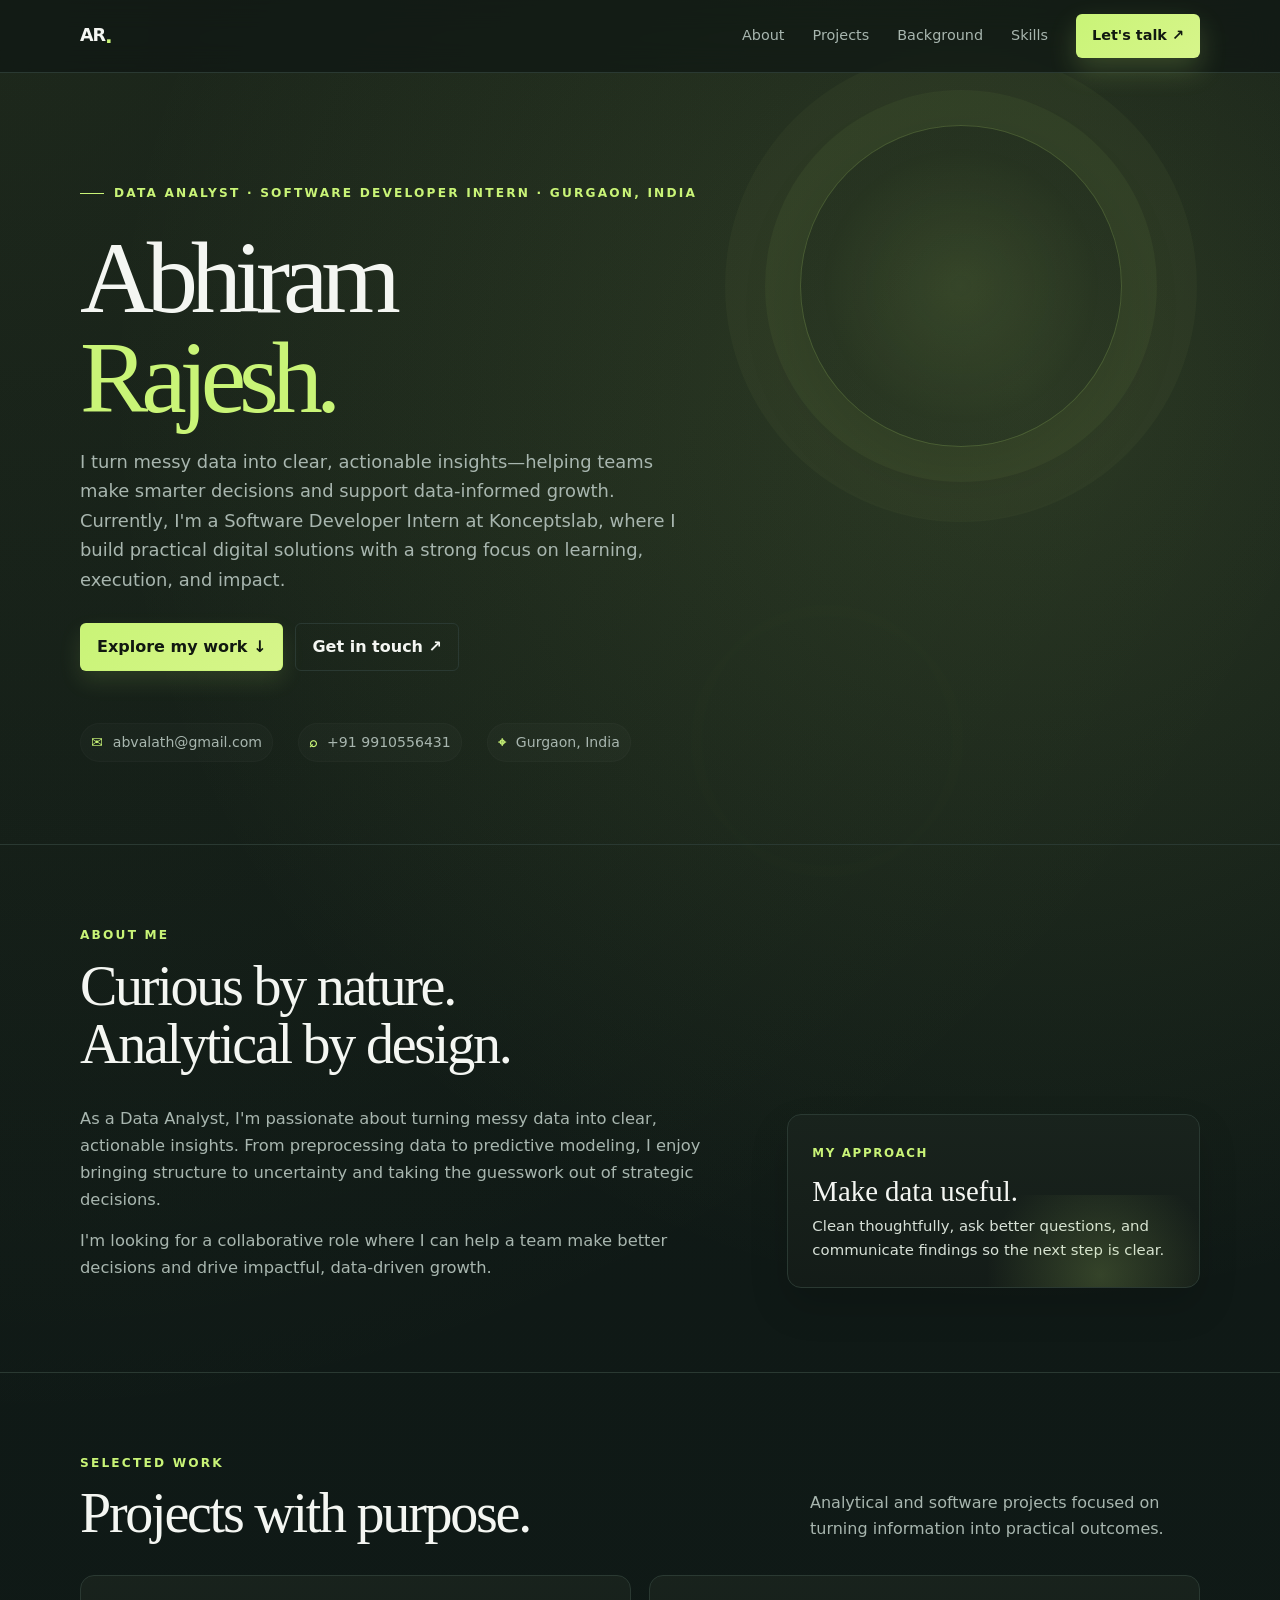
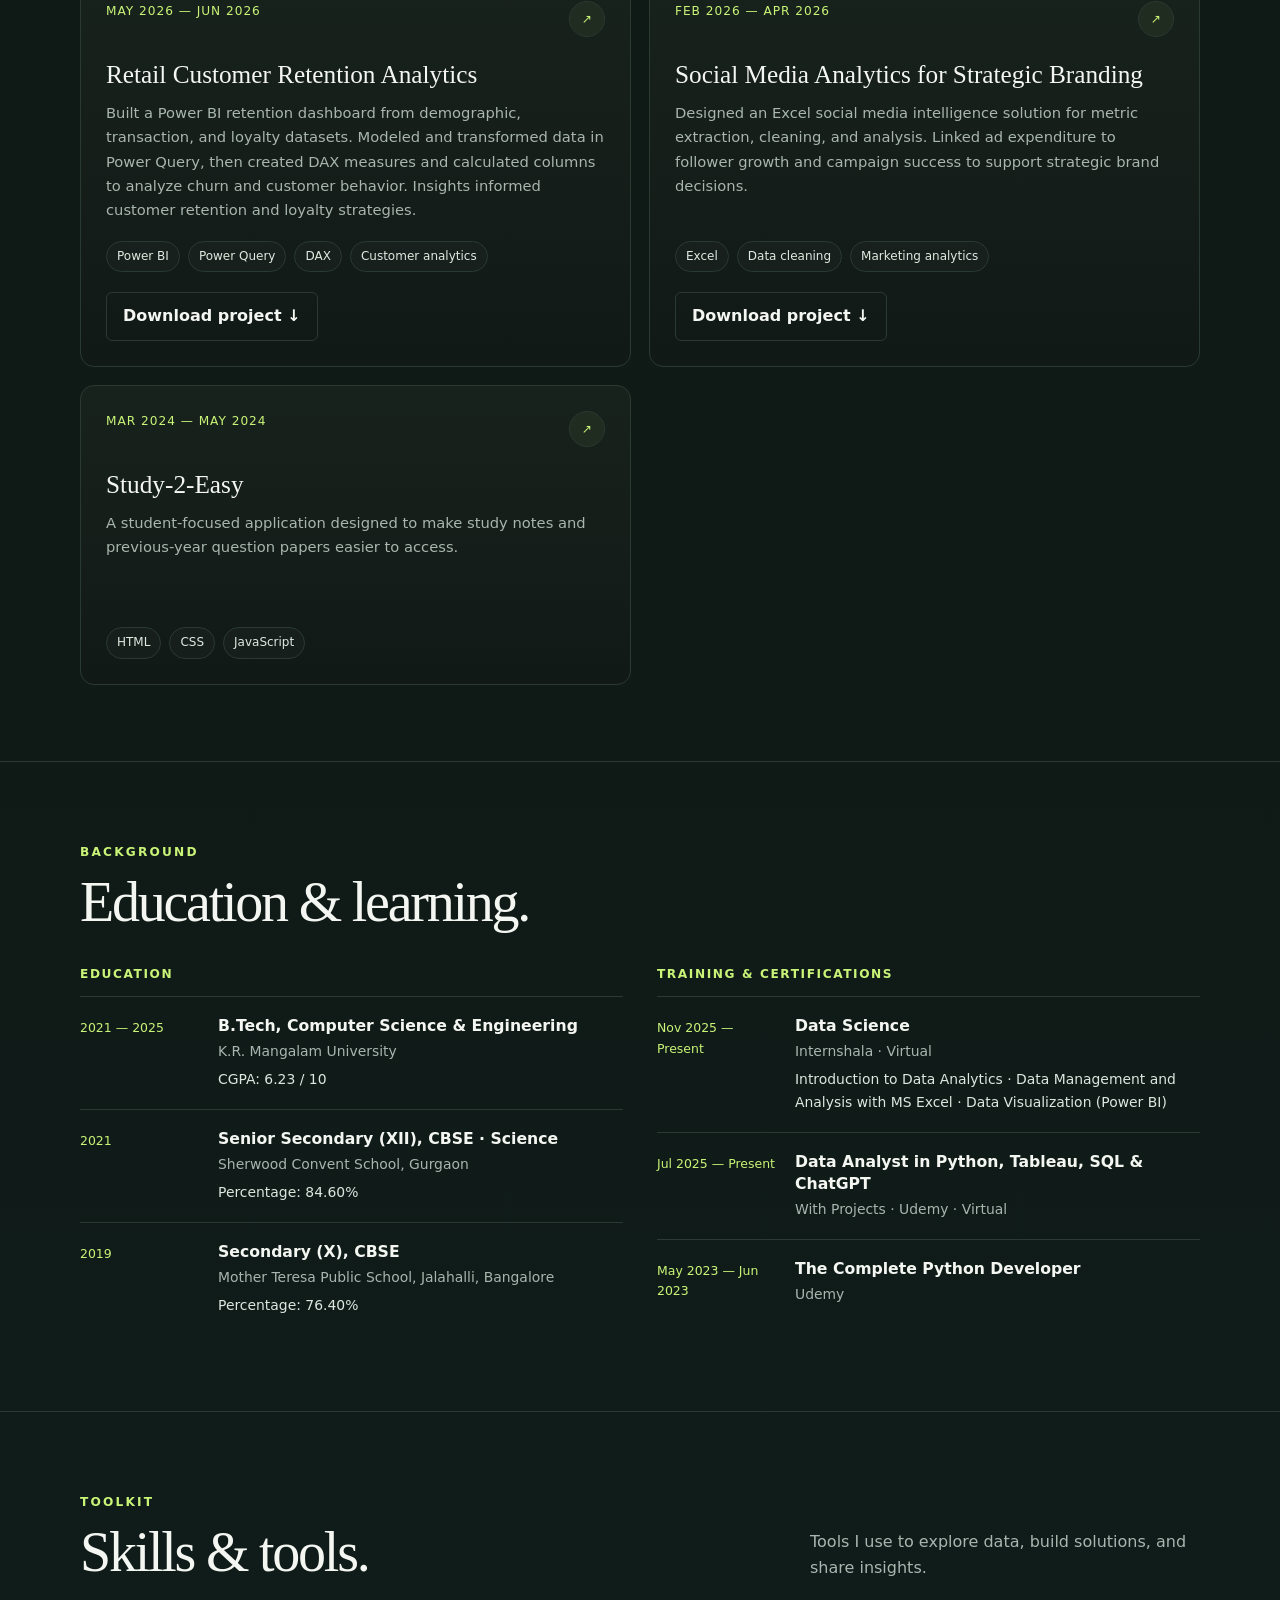
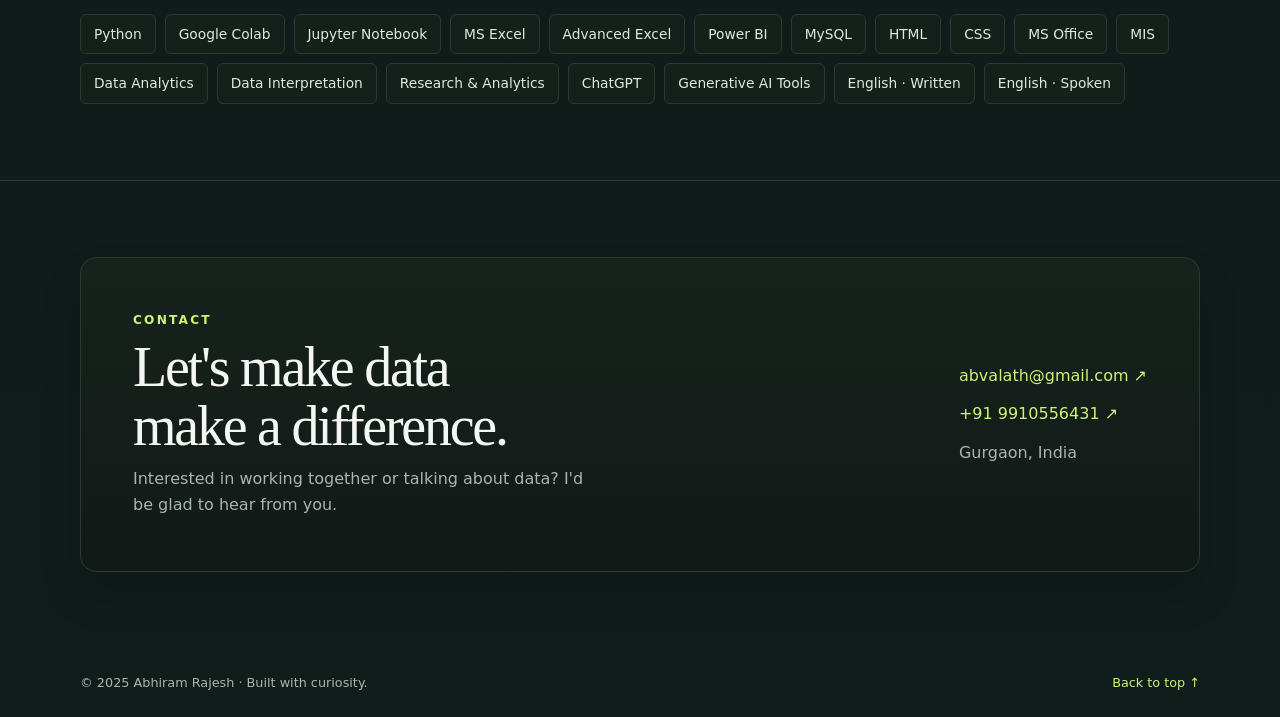
==== index.html @ f5e7c00b "Initial commit" ====
<!DOCTYPE html>
<html lang="en">
<head>
    <meta charset="UTF-8">
    <meta name="viewport" content="width=device-width, initial-scale=1.0">
    <meta name="theme-color" content="#0f1714">
    <meta
        name="description"
        content="Abhiram Rajesh — Data Analyst turning complex data into clear, actionable insights."
    >
    <link rel="stylesheet" href="style.css">
    <script src="script.js" defer></script>
    <title>Abhiram Rajesh | Data Analyst</title>
</head>
<body>
    <header class="bar">
        <nav class="wrap" aria-label="Main navigation">
            <a class="logo" href="#top" aria-label="Go to top">AR<span>.</span></a>
            <button class="menu" type="button" aria-label="Open navigation" aria-expanded="false" aria-controls="site-navigation">☰</button>
            <div class="links" id="site-navigation">
                <a href="#about">About</a>
                <a href="#projects">Projects</a>
                <a href="#background">Background</a>
                <a href="#skills">Skills</a>
                <a class="hire" href="#contact">Let's talk ↗</a>
            </div>
        </nav>
    </header>

    <main id="top">
        <section class="hero wrap">
            <div class="eyebrow">Data Analyst · Software Developer Intern · Gurgaon, India</div>
            <h1>
                Abhiram<br>
                <em>Rajesh.</em>
            </h1>
            <p class="intro">
                I turn messy data into clear, actionable insights—helping teams make smarter decisions and
                support data-informed growth. Currently, I'm a Software Developer Intern at Konceptslab, where I build
                practical digital solutions with a strong focus on learning, execution, and impact.
            </p>
            <div class="actions">
                <a class="btn" href="#projects">Explore my work ↓</a>
                <a class="btn alt" href="mailto:abvalath@gmail.com">Get in touch ↗</a>
            </div>
            <div class="facts">
                <span><b>✉</b>abvalath@gmail.com</span>
                <span><b>⌕</b>+91 9910556431</span>
                <span><b>⌖</b>Gurgaon, India</span>
            </div>
        </section>

        <section class="section" id="about">
            <div class="wrap">
                <div class="head">
                    <div class="kicker">About me</div>
                    <h2>Curious by nature.<br>Analytical by design.</h2>
                </div>
                <div class="about">
                    <div>
                        <p>
                            As a Data Analyst, I'm passionate about turning messy data into clear, actionable
                            insights. From preprocessing data to predictive modeling, I enjoy bringing structure
                            to uncertainty and taking the guesswork out of strategic decisions.
                        </p>
                        <p>
                            I'm looking for a collaborative role where I can help a team make better decisions and
                            drive impactful, data-driven growth.
                        </p>
                    </div>
                    <aside class="note">
                        <strong>My approach</strong>
                        <h3>Make data useful.</h3>
                        <p>
                            Clean thoughtfully, ask better questions, and communicate findings so the next step is
                            clear.
                        </p>
                    </aside>
                </div>
            </div>
        </section>

        <section class="section" id="projects">
            <div class="wrap">
                <div class="head-row">
                    <div class="head">
                        <div class="kicker">Selected work</div>
                        <h2>Projects with purpose.</h2>
                    </div>
                    <p>Analytical and software projects focused on turning information into practical outcomes.</p>
                </div>

                <div class="projects">
                    <article class="card">
                        <div class="cardtop">
                            <span>May 2026 — Jun 2026</span>
                            <span class="arrow">↗</span>
                        </div>
                        <h3>Retail Customer Retention Analytics</h3>
                        <p>
                            Built a Power BI retention dashboard from demographic, transaction, and loyalty datasets.
                            Modeled and transformed data in Power Query, then created DAX measures and calculated
                            columns to analyze churn and customer behavior. Insights informed customer retention and
                            loyalty strategies.
                        </p>
                        <div class="tags">
                            <span class="tag">Power BI</span>
                            <span class="tag">Power Query</span>
                            <span class="tag">DAX</span>
                            <span class="tag">Customer analytics</span>
                        </div>
                        <a
                            class="btn alt project-download"
                            href="https://training-uploads.internshala.com/power-bi-ds-v3/uploads/projects/v_3/5295641/1wknk72d5ib-817046.zip"
                            download="retail-customer-retention-analytics.zip"
                        >Download project ↓</a>
                    </article>

                    <article class="card">
                        <div class="cardtop">
                            <span>Feb 2026 — Apr 2026</span>
                            <span class="arrow">↗</span>
                        </div>
                        <h3>Social Media Analytics for Strategic Branding</h3>
                        <p>
                            Designed an Excel social media intelligence solution for metric extraction, cleaning, and
                            analysis. Linked ad expenditure to follower growth and campaign success to support
                            strategic brand decisions.
                        </p>
                        <div class="tags">
                            <span class="tag">Excel</span>
                            <span class="tag">Data cleaning</span>
                            <span class="tag">Marketing analytics</span>
                        </div>
                        <a
                            class="btn alt project-download"
                            href="https://training-uploads.internshala.com/ms-excel-ds-v3/uploads/projects/v_3/5295640/99nk3lm5ank-255147.zip"
                            download="social-media-analytics-for-strategic-branding.zip"
                        >Download project ↓</a>
                    </article>

                    <article class="card">
                        <div class="cardtop">
                            <span>Mar 2024 — May 2024</span>
                            <span class="arrow">↗</span>
                        </div>
                        <h3>Study-2-Easy</h3>
                        <p>
                            A student-focused application designed to make study notes and previous-year question
                            papers easier to access.
                        </p>
                        <div class="tags">
                            <span class="tag">HTML</span>
                            <span class="tag">CSS</span>
                            <span class="tag">JavaScript</span>
                        </div>
                    </article>
                </div>
            </div>
        </section>

        <section class="section" id="background">
            <div class="wrap">
                <div class="head">
                    <div class="kicker">Background</div>
                    <h2>Education & learning.</h2>
                </div>

                <div class="edu">
                    <div>
                        <div class="subhead">Education</div>

                        <article class="entry">
                            <div class="date">2021 — 2025</div>
                            <div>
                                <h3>B.Tech, Computer Science & Engineering</h3>
                                <p>K.R. Mangalam University</p>
                                <p class="detail">CGPA: 6.23 / 10</p>
                            </div>
                        </article>

                        <article class="entry">
                            <div class="date">2021</div>
                            <div>
                                <h3>Senior Secondary (XII), CBSE · Science</h3>
                                <p>Sherwood Convent School, Gurgaon</p>
                                <p class="detail">Percentage: 84.60%</p>
                            </div>
                        </article>

                        <article class="entry">
                            <div class="date">2019</div>
                            <div>
                                <h3>Secondary (X), CBSE</h3>
                                <p>Mother Teresa Public School, Jalahalli, Bangalore</p>
                                <p class="detail">Percentage: 76.40%</p>
                            </div>
                        </article>
                    </div>

                    <div>
                        <div class="subhead">Training & certifications</div>

                        <article class="entry">
                            <div class="date">Nov 2025 — Present</div>
                            <div>
                                <h3>Data Science</h3>
                                <p>Internshala · Virtual</p>
                                <p class="detail">
                                    Introduction to Data Analytics · Data Management and Analysis with MS Excel ·
                                    Data Visualization (Power BI)
                                </p>
                            </div>
                        </article>

                        <article class="entry">
                            <div class="date">Jul 2025 — Present</div>
                            <div>
                                <h3>Data Analyst in Python, Tableau, SQL & ChatGPT</h3>
                                <p>With Projects · Udemy · Virtual</p>
                            </div>
                        </article>

                        <article class="entry">
                            <div class="date">May 2023 — Jun 2023</div>
                            <div>
                                <h3>The Complete Python Developer</h3>
                                <p>Udemy</p>
                            </div>
                        </article>
                    </div>
                </div>
            </div>
        </section>

        <section class="section" id="skills">
            <div class="wrap">
                <div class="head-row">
                    <div class="head">
                        <div class="kicker">Toolkit</div>
                        <h2>Skills & tools.</h2>
                    </div>
                    <p>Tools I use to explore data, build solutions, and share insights.</p>
                </div>

                <div class="skills">
                    <span class="skill">Python</span>
                    <span class="skill">Google Colab</span>
                    <span class="skill">Jupyter Notebook</span>
                    <span class="skill">MS Excel</span>
                    <span class="skill">Advanced Excel</span>
                    <span class="skill">Power BI</span>
                    <span class="skill">MySQL</span>
                    <span class="skill">HTML</span>
                    <span class="skill">CSS</span>
                    <span class="skill">MS Office</span>
                    <span class="skill">MIS</span>
                    <span class="skill">Data Analytics</span>
                    <span class="skill">Data Interpretation</span>
                    <span class="skill">Research & Analytics</span>
                    <span class="skill">ChatGPT</span>
                    <span class="skill">Generative AI Tools</span>
                    <span class="skill">English · Written</span>
                    <span class="skill">English · Spoken</span>
                </div>
            </div>
        </section>

        <section class="section" id="contact">
            <div class="wrap">
                <div class="contact">
                    <div>
                        <div class="kicker">Contact</div>
                        <h2>Let's make data<br>make a difference.</h2>
                        <p>Interested in working together or talking about data? I'd be glad to hear from you.</p>
                    </div>
                    <div class="contact-links">
                        <a href="mailto:abvalath@gmail.com">abvalath@gmail.com ↗</a>
                        <a href="tel:+919910556431">+91 9910556431 ↗</a>
                        <span class="location">Gurgaon, India</span>
                    </div>
                </div>
            </div>
        </section>
    </main>

    <footer>
        <div class="wrap foot">
            <span>© 2025 Abhiram Rajesh · Built with curiosity.</span>
            <a href="#top">Back to top ↑</a>
        </div>
    </footer>
</body>
</html>
---- style.css ----
:root {
  --bg: #0f1714;
  --bg-2: #101d1a;
  --surface: #16211c;
  --surface-strong: #1f2d27;
  --text: #f4f6f2;
  --muted: #a8b6af;
  --lime: #c9f477;
  --lime-soft: #dff9a7;
  --line: #2a3932;
  --shadow: rgba(18, 31, 25, .48);
  --serif: Georgia, 'Times New Roman', serif;
  color-scheme: dark;
}

* {
  box-sizing: border-box;
}

html {
  scroll-behavior: smooth;
  scroll-padding-top: 88px;
}

body {
  margin: 0;
  min-height: 100vh;
  background: radial-gradient(circle at top left, rgba(201, 244, 119, .08), transparent 35%),
    radial-gradient(circle at 80% 10%, rgba(201, 244, 119, .14), transparent 25%),
    linear-gradient(180deg, var(--bg) 0%, var(--bg-2) 100%);
  color: var(--text);
  font: 16px/1.65 Inter, system-ui, -apple-system, 'Segoe UI', sans-serif;
  -webkit-font-smoothing: antialiased;
  text-rendering: optimizeLegibility;
}

a {
  color: inherit;
  text-decoration: none;
  transition: color .2s ease, transform .2s ease, opacity .2s ease;
}

button {
  font: inherit;
}

img {
  max-width: 100%;
  display: block;
}

::selection {
  background: rgba(201, 244, 119, .22);
  color: var(--text);
}

:focus-visible {
  outline: 2px solid rgba(201, 244, 119, .9);
  outline-offset: 3px;
}

.wrap {
  width: min(1120px, calc(100% - 48px));
  margin: auto;
}

.bar {
  position: sticky;
  top: 0;
  z-index: 20;
  background: rgba(16, 23, 20, .74);
  backdrop-filter: blur(14px);
  -webkit-backdrop-filter: blur(14px);
  border-bottom: 1px solid var(--line);
}

nav {
  height: 72px;
  display: flex;
  align-items: center;
  justify-content: space-between;
  gap: 18px;
  position: relative;
}

.logo {
  font-weight: 800;
  font-size: 1.1rem;
  letter-spacing: -.06em;
  position: relative;
  display: inline-flex;
  align-items: center;
}

.logo span {
  color: var(--lime);
  font-size: 1.25rem;
}

.logo:hover {
  transform: translateY(-1px);
}

.links {
  display: flex;
  align-items: center;
  gap: 28px;
  color: var(--muted);
  font-size: .9rem;
}

.links a {
  position: relative;
}

.links a:after {
  content: "";
  position: absolute;
  left: 0;
  bottom: -6px;
  width: 100%;
  height: 1px;
  background: currentColor;
  transform: scaleX(0);
  transform-origin: left;
  transition: transform .2s ease;
}

.links a:hover {
  color: var(--lime);
}

.links a:focus-visible {
  color: var(--lime);
}

.links a:hover:after,
.links a:focus-visible:after {
  transform: scaleX(1);
}

.links .hire,
.btn {
  padding: 10px 16px;
  border-radius: 6px;
  background: linear-gradient(135deg, var(--lime), #d7f58b);
  color: #111810;
  font-weight: 750;
  box-shadow: 0 12px 28px rgba(201, 244, 119, .2);
}

.menu {
  display: none;
  background: none;
  border: 0;
  color: var(--text);
  font-size: 1.55rem;
  padding: 8px 10px;
  border-radius: 8px;
  cursor: pointer;
  transition: background .2s ease, transform .2s ease;
}

.menu:hover {
  background: rgba(255, 255, 255, .04);
}

.hero {
  padding: 110px 0 82px;
  position: relative;
}

.hero:before,
.hero:after {
  content: "";
  position: absolute;
  border-radius: 50%;
  pointer-events: none;
}

.hero:before {
  right: 7%;
  top: 52px;
  width: 320px;
  height: 320px;
  border: 1px solid rgba(201, 244, 119, .2);
  box-shadow: 0 0 0 35px rgba(201, 244, 119, .045), 0 0 0 75px rgba(201, 244, 119, .03), 0 20px 60px rgba(0, 0, 0, .16);
  background: radial-gradient(circle, rgba(201, 244, 119, .08), transparent 62%);
}

.hero:after {
  left: 55%;
  bottom: -28px;
  width: 260px;
  height: 260px;
  border: 1px solid rgba(201, 244, 119, .15);
  filter: blur(6px);
  opacity: .9;
}

.eyebrow,
.kicker {
  color: var(--lime);
  font-size: .76rem;
  text-transform: uppercase;
  letter-spacing: .18em;
  font-weight: 750;
}

.eyebrow:before {
  content: "";
  display: inline-block;
  width: 24px;
  height: 1px;
  background: var(--lime);
  vertical-align: middle;
  margin-right: 10px;
}

.head .kicker {
  display: inline-block;
}

.h1,
h1 {
  font: 500 clamp(3.7rem, 8vw, 6.6rem)/.98 var(--serif);
  letter-spacing: -.07em;
  margin: 25px 0 18px;
  position: relative;
  z-index: 1;
}

.h1 em,
h1 em {
  color: var(--lime);
  font-weight: 400;
  font-style: normal;
}

.intro {
  font-size: 1.12rem;
  max-width: 620px;
  color: var(--muted);
  margin: 0 0 28px;
  position: relative;
  z-index: 1;
}

.actions {
  display: flex;
  gap: 12px;
  flex-wrap: wrap;
  position: relative;
  z-index: 1;
}

.btn {
  display: inline-flex;
  align-items: center;
  gap: 9px;
  border: 1px solid rgba(201, 244, 119, .65);
  box-shadow: 0 10px 22px rgba(201, 244, 119, .12);
}

.btn:hover {
  filter: brightness(1.08);
  transform: translateY(-2px);
}

.btn:focus-visible,
.menu:focus-visible,
.logo:focus-visible,
.foot a:focus-visible,
.contact a:focus-visible {
  outline-offset: 4px;
}

.btn.alt {
  background: transparent;
  color: var(--text);
  border-color: var(--line);
  box-shadow: none;
}

.btn.alt:hover {
  border-color: rgba(201, 244, 119, .4);
  color: var(--lime);
}

.facts {
  display: flex;
  gap: 25px;
  flex-wrap: wrap;
  margin-top: 52px;
  color: var(--muted);
  font-size: .88rem;
  position: relative;
  z-index: 1;
}

.facts span {
  display: inline-flex;
  align-items: center;
  gap: 8px;
  background: rgba(255, 255, 255, .02);
  border: 1px solid rgba(255, 255, 255, .02);
  padding: 7px 10px;
  border-radius: 999px;
}

.facts b {
  color: var(--lime);
  margin-right: 2px;
  font-weight: 800;
}

.section {
  padding: 76px 0;
  border-top: 1px solid var(--line);
}

.head {
  margin-bottom: 32px;
}

.head h2,
.contact h2 {
  font: 500 clamp(2.2rem, 5vw, 3.5rem)/1.05 var(--serif);
  letter-spacing: -.04em;
  margin: 9px 0 0;
}

.head-row {
  display: flex;
  justify-content: space-between;
  align-items: end;
  gap: 28px;
  margin-bottom: 32px;
}

.head-row .head {
  margin: 0;
}

.head-row > p {
  max-width: 390px;
  color: var(--muted);
  margin: 0;
}

.about {
  display: grid;
  grid-template-columns: 1.35fr .85fr;
  gap: 52px;
  align-items: center;
}

.about p {
  color: var(--muted);
  font-size: 1.02rem;
  margin: 0 0 14px;
}

.note {
  border: 1px solid var(--line);
  background: linear-gradient(180deg, rgba(25, 35, 29, .95), rgba(20, 28, 24, .9));
  border-radius: 14px;
  padding: 24px;
  box-shadow: 0 18px 38px rgba(0, 0, 0, .15);
  position: relative;
  overflow: hidden;
}

.note:before {
  content: "";
  position: absolute;
  inset: auto -12% -40% 40%;
  height: 160px;
  background: radial-gradient(circle, rgba(201, 244, 119, .18), transparent 68%);
}

.note strong {
  color: var(--lime);
  font-size: .74rem;
  text-transform: uppercase;
  letter-spacing: .14em;
}

.note h3 {
  margin: 10px 0 5px;
  font-size: 1.8rem;
  line-height: 1.15;
  font-weight: 500;
  font-family: var(--serif);
}

.note p {
  font-size: .93rem;
  margin: 0;
  color: #d8e1d8;
}

.projects {
  display: grid;
  grid-template-columns: repeat(2, 1fr);
  gap: 18px;
}

.card {
  background: linear-gradient(180deg, rgba(25, 35, 29, .92), rgba(17, 25, 22, .9));
  border: 1px solid var(--line);
  border-radius: 14px;
  padding: 25px;
  min-height: 300px;
  display: flex;
  flex-direction: column;
  transition: transform .2s ease, border-color .2s ease, box-shadow .2s ease;
}

.card:hover {
  border-color: rgba(201, 244, 119, .55);
  transform: translateY(-4px);
  box-shadow: 0 24px 36px rgba(0, 0, 0, .14);
}

.cardtop {
  display: flex;
  justify-content: space-between;
  color: var(--lime);
  font-size: .76rem;
  text-transform: uppercase;
  letter-spacing: .08em;
}

.arrow {
  width: 36px;
  height: 36px;
  border: 1px solid var(--line);
  border-radius: 50%;
  display: grid;
  place-items: center;
  background: rgba(201, 244, 119, .05);
}

.card h3 {
  font: 500 1.58rem/1.2 var(--serif);
  margin: 22px 0 12px;
}

.card p {
  color: var(--muted);
  font-size: .92rem;
  margin: 0 0 18px;
}

.tags {
  display: flex;
  flex-wrap: wrap;
  gap: 8px;
  margin-top: auto;
}

.project-download {
  align-self: flex-start;
  margin-top: 20px;
}

.tag,
.skill {
  border: 1px solid var(--line);
  border-radius: 999px;
  padding: 5px 10px;
  color: #dfe9e1;
  font-size: .75rem;
  background: rgba(255, 255, 255, .02);
}

.edu {
  display: grid;
  grid-template-columns: 1fr 1fr;
  gap: 34px;
}

.subhead {
  color: var(--lime);
  font-size: .76rem;
  text-transform: uppercase;
  letter-spacing: .13em;
  margin-bottom: 12px;
  font-weight: 750;
}

.entry {
  display: grid;
  grid-template-columns: 122px 1fr;
  gap: 16px;
  padding: 18px 0;
  border-top: 1px solid var(--line);
}

.date {
  font-size: .78rem;
  color: var(--lime);
  padding-top: 3px;
}

.entry h3 {
  font-size: .98rem;
  line-height: 1.4;
  margin: 0 0 3px;
}

.entry p {
  font-size: .87rem;
  color: var(--muted);
  margin: 0;
}

.entry .detail {
  color: #dbe7df;
  margin-top: 5px;
}

.skills {
  display: flex;
  flex-wrap: wrap;
  gap: 9px;
}

.skill {
  border-radius: 6px;
  padding: 8px 13px;
  background: rgba(25, 35, 29, .7);
  font-size: .86rem;
  transition: border-color .2s ease, color .2s ease, transform .2s ease;
}

.skill:hover {
  border-color: rgba(201, 244, 119, .8);
  color: var(--lime);
  transform: translateY(-1px);
}

.contact {
  display: flex;
  justify-content: space-between;
  align-items: center;
  gap: 30px;
  background: linear-gradient(180deg, rgba(25, 35, 29, .9), rgba(17, 25, 22, .9));
  border: 1px solid var(--line);
  border-radius: 16px;
  padding: clamp(25px, 5vw, 52px);
  box-shadow: 0 24px 44px rgba(0, 0, 0, .12);
}

.contact h2 {
  margin: 8px 0 10px;
}

.contact p {
  color: var(--muted);
  margin: 0;
  max-width: 470px;
}

.contact-links {
  display: grid;
  gap: 12px;
}

.contact a {
  color: var(--lime);
  white-space: nowrap;
}

.contact a:hover {
  opacity: .8;
}

.contact .location {
  color: var(--muted);
}

footer {
  padding: 24px 0;
  color: var(--muted);
  font-size: .8rem;
}

.foot {
  display: flex;
  justify-content: space-between;
  gap: 15px;
  align-items: center;
}

.foot a {
  color: var(--lime);
}

.foot a:hover {
  opacity: .8;
}

@media (prefers-reduced-motion: reduce) {
  html {
    scroll-behavior: auto;
  }

  *,
  *::before,
  *::after {
    animation: none !important;
    transition: none !important;
  }
}

@media (max-width: 980px) {
  .hero {
    padding-top: 96px;
  }

  .hero:before {
    right: 1%;
    top: 28px;
    transform: scale(.82);
  }

  .about {
    grid-template-columns: 1fr;
  }

  .head-row {
    display: block;
  }

  .head-row > p {
    margin-top: 12px;
  }

  .projects {
    grid-template-columns: 1fr;
  }
}

@media (max-width: 720px) {
  .wrap {
    width: calc(100% - 34px);
  }

  .menu {
    display: block;
  }

  .links {
    display: none;
    position: absolute;
    top: 72px;
    left: 0;
    right: 0;
    background: rgba(15, 23, 20, .98);
    padding: 20px 25px 24px;
    border-bottom: 1px solid var(--line);
    flex-direction: column;
    align-items: stretch;
    gap: 15px;
    box-shadow: 0 14px 26px rgba(0, 0, 0, .2);
  }

  .links.open {
    display: flex;
  }

  .links .hire {
    text-align: center;
  }

  .hero {
    padding: 72px 0 54px;
  }

  .hero:before {
    right: -120px;
    top: 18px;
    width: 240px;
    height: 240px;
    transform: scale(.7);
  }

  .facts {
    margin-top: 38px;
    gap: 12px 18px;
  }

  .facts span {
    padding: 6px 8px;
  }

  .section {
    padding: 60px 0;
  }

  .projects {
    grid-template-columns: 1fr;
  }

  .card {
    min-height: 0;
  }

  .contact {
    align-items: flex-start;
    flex-direction: column;
  }

  .entry {
    grid-template-columns: 105px 1fr;
    gap: 12px;
  }
}

@media (max-width: 430px) {
  .facts {
    display: grid;
    grid-template-columns: 1fr 1fr;
  }

  .entry {
    grid-template-columns: 1fr;
    gap: 3px;
  }

  .foot {
    flex-direction: column;
    align-items: flex-start;
  }

  .hero:before {
    display: none;
  }

  .h1,
h1 {
    line-height: .96;
  }

  .btn,
  .links .hire {
    width: 100%;
    justify-content: center;
  }
}
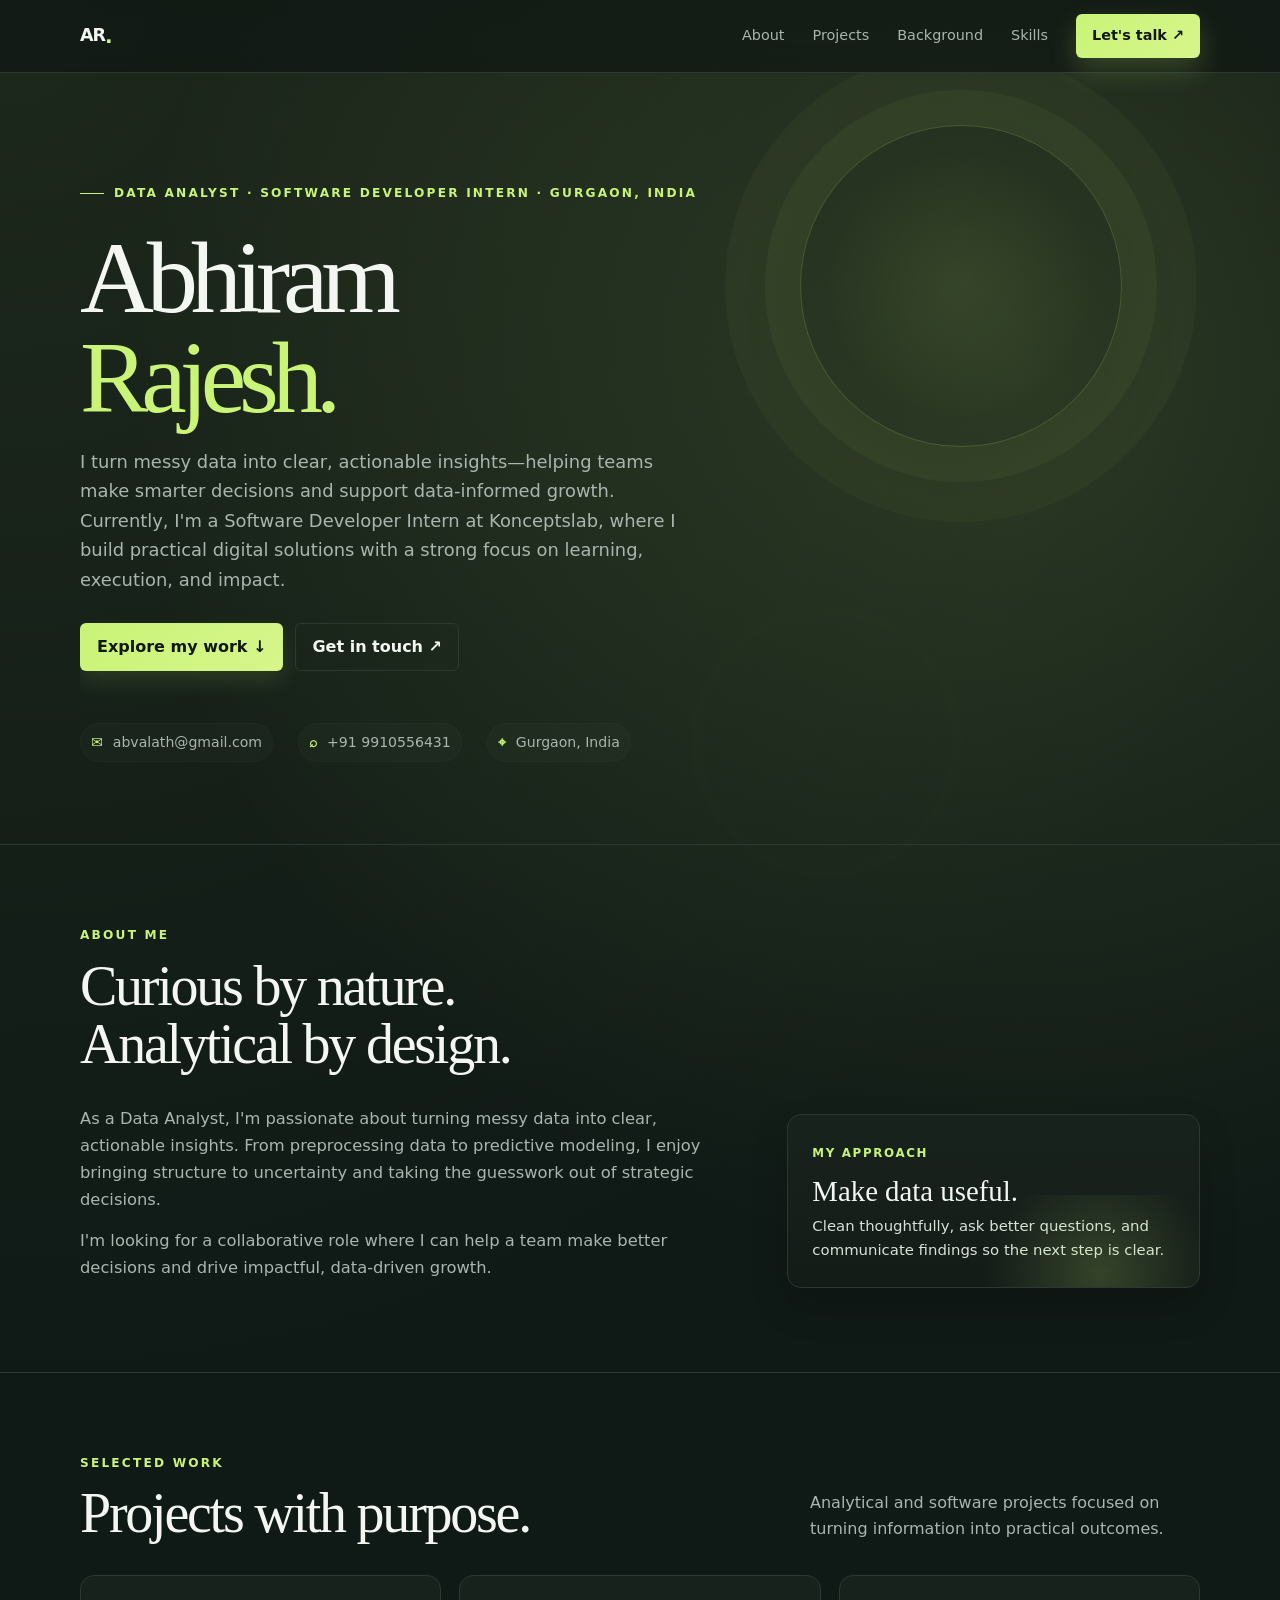
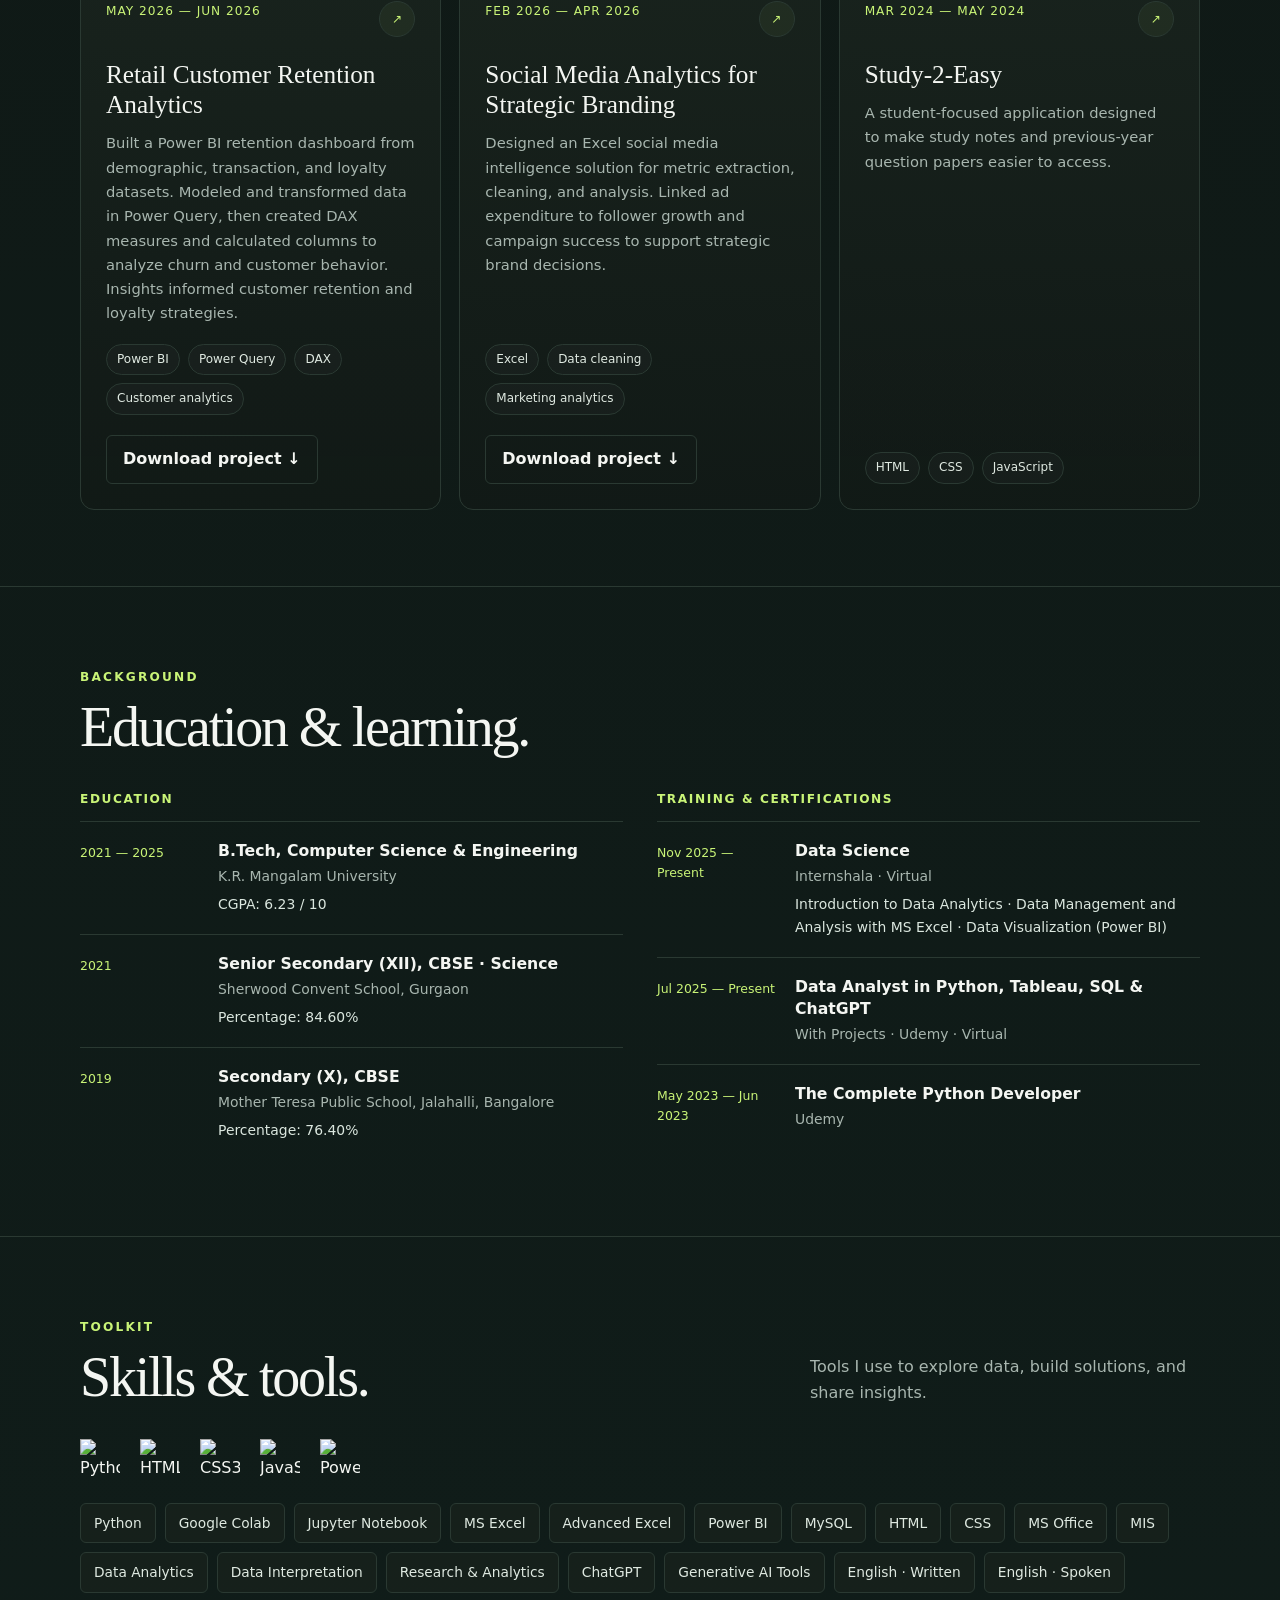
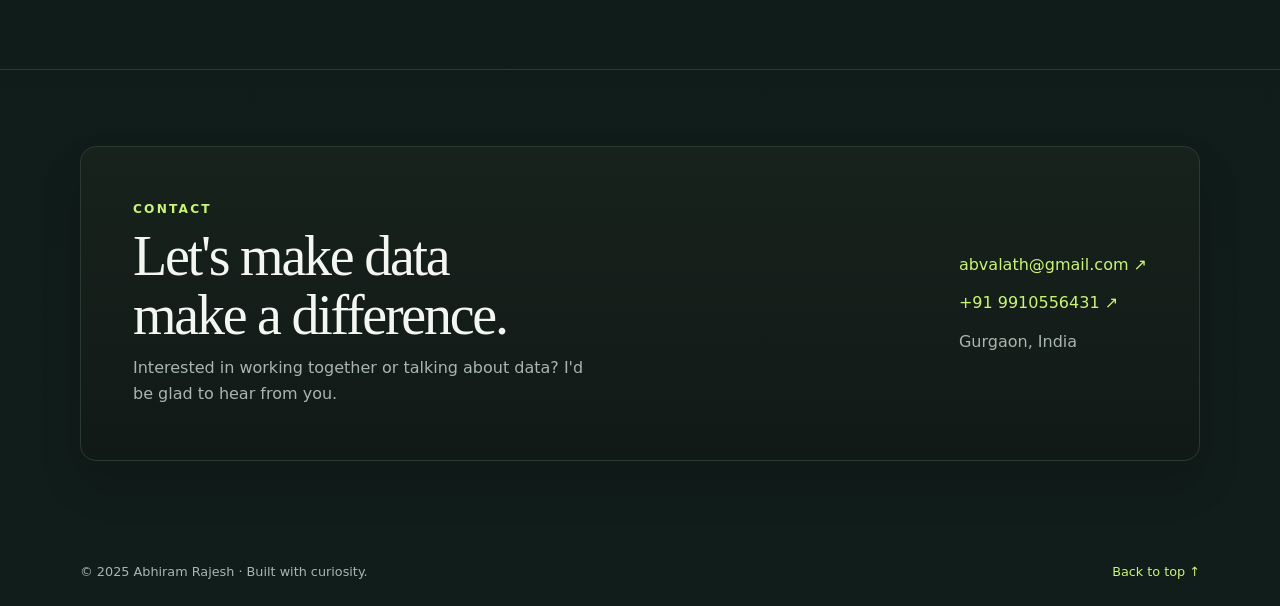
==== commit d208753b: "Improve portfolio layout and skills section Add technology logos, refine responsive project cards, p" ====
--- a/index.html
+++ b/index.html
@@ -112,7 +112,6 @@
                         <a
                             class="btn alt project-download"
                             href="https://training-uploads.internshala.com/power-bi-ds-v3/uploads/projects/v_3/5295641/1wknk72d5ib-817046.zip"
-                            download="retail-customer-retention-analytics.zip"
                         >Download project ↓</a>
                     </article>
 
@@ -135,7 +134,6 @@
                         <a
                             class="btn alt project-download"
                             href="https://training-uploads.internshala.com/ms-excel-ds-v3/uploads/projects/v_3/5295640/99nk3lm5ank-255147.zip"
-                            download="social-media-analytics-for-strategic-branding.zip"
                         >Download project ↓</a>
                     </article>
 
@@ -241,6 +239,14 @@
                         <h2>Skills & tools.</h2>
                     </div>
                     <p>Tools I use to explore data, build solutions, and share insights.</p>
+                </div>
+
+                <div aria-label="Technology logos" style="display: flex; flex-wrap: wrap; align-items: center; gap: 1.25rem; margin-bottom: 1.5rem;">
+                    <img src="https://cdn.simpleicons.org/python/3776AB" alt="Python" width="40" height="40" loading="lazy">
+                    <img src="https://cdn.simpleicons.org/html5/E34F26" alt="HTML5" width="40" height="40" loading="lazy">
+                    <img src="https://cdn.simpleicons.org/css/1572B6" alt="CSS3" width="40" height="40" loading="lazy">
+                    <img src="https://cdn.simpleicons.org/javascript/F7DF1E" alt="JavaScript" width="40" height="40" loading="lazy">
+                    <img src="https://upload.wikimedia.org/wikipedia/commons/c/cf/New_Power_BI_Logo.svg" alt="Power BI" width="40" height="40" loading="lazy">
                 </div>
 
                 <div class="skills">
--- a/style.css
+++ b/style.css
@@ -168,6 +168,7 @@
 .hero {
   padding: 110px 0 82px;
   position: relative;
+  overflow-x: clip;
 }
 
 .hero:before,
@@ -402,7 +403,7 @@
 
 .projects {
   display: grid;
-  grid-template-columns: repeat(2, 1fr);
+  grid-template-columns: repeat(3, minmax(0, 1fr));
   gap: 18px;
 }
 
@@ -639,7 +640,7 @@
   }
 
   .projects {
-    grid-template-columns: 1fr;
+    grid-template-columns: repeat(2, minmax(0, 1fr));
   }
 }
 
@@ -700,6 +701,10 @@
     padding: 60px 0;
   }
 
+  .edu {
+    grid-template-columns: 1fr;
+  }
+
   .projects {
     grid-template-columns: 1fr;
   }
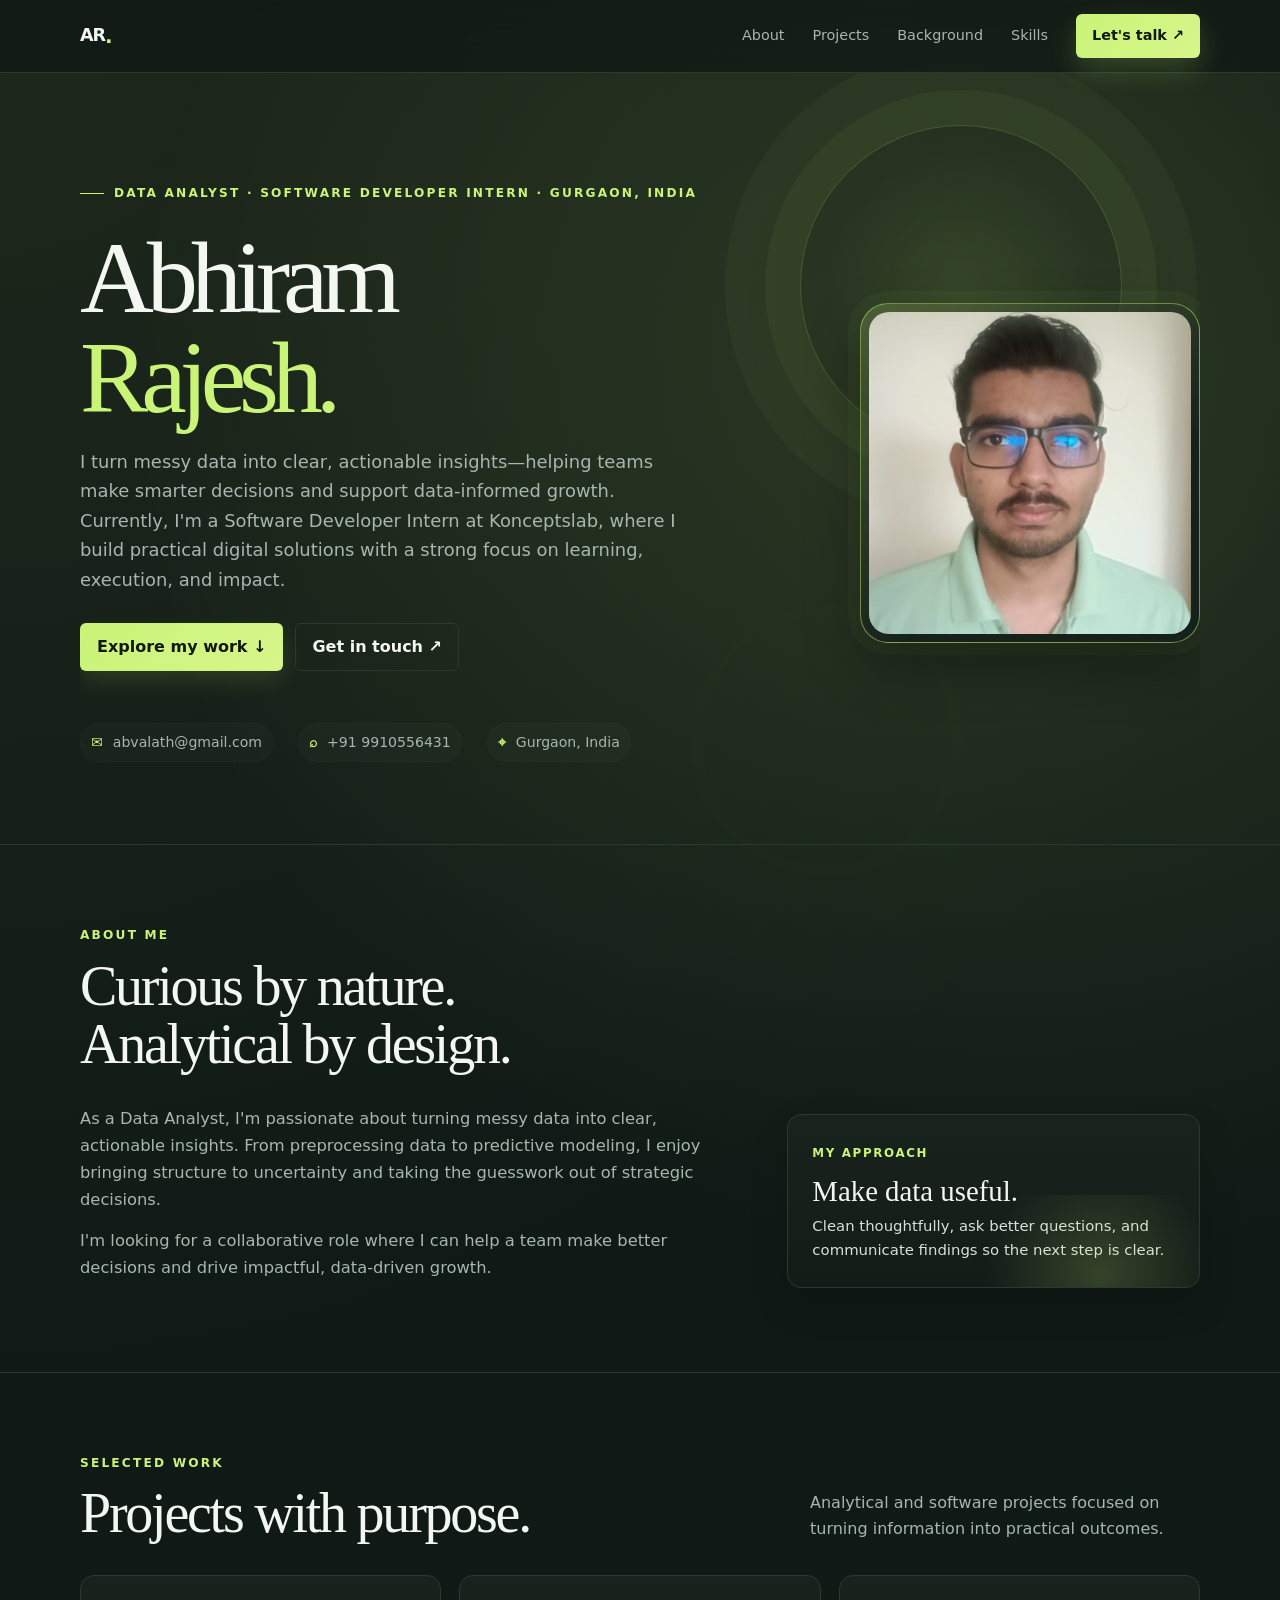
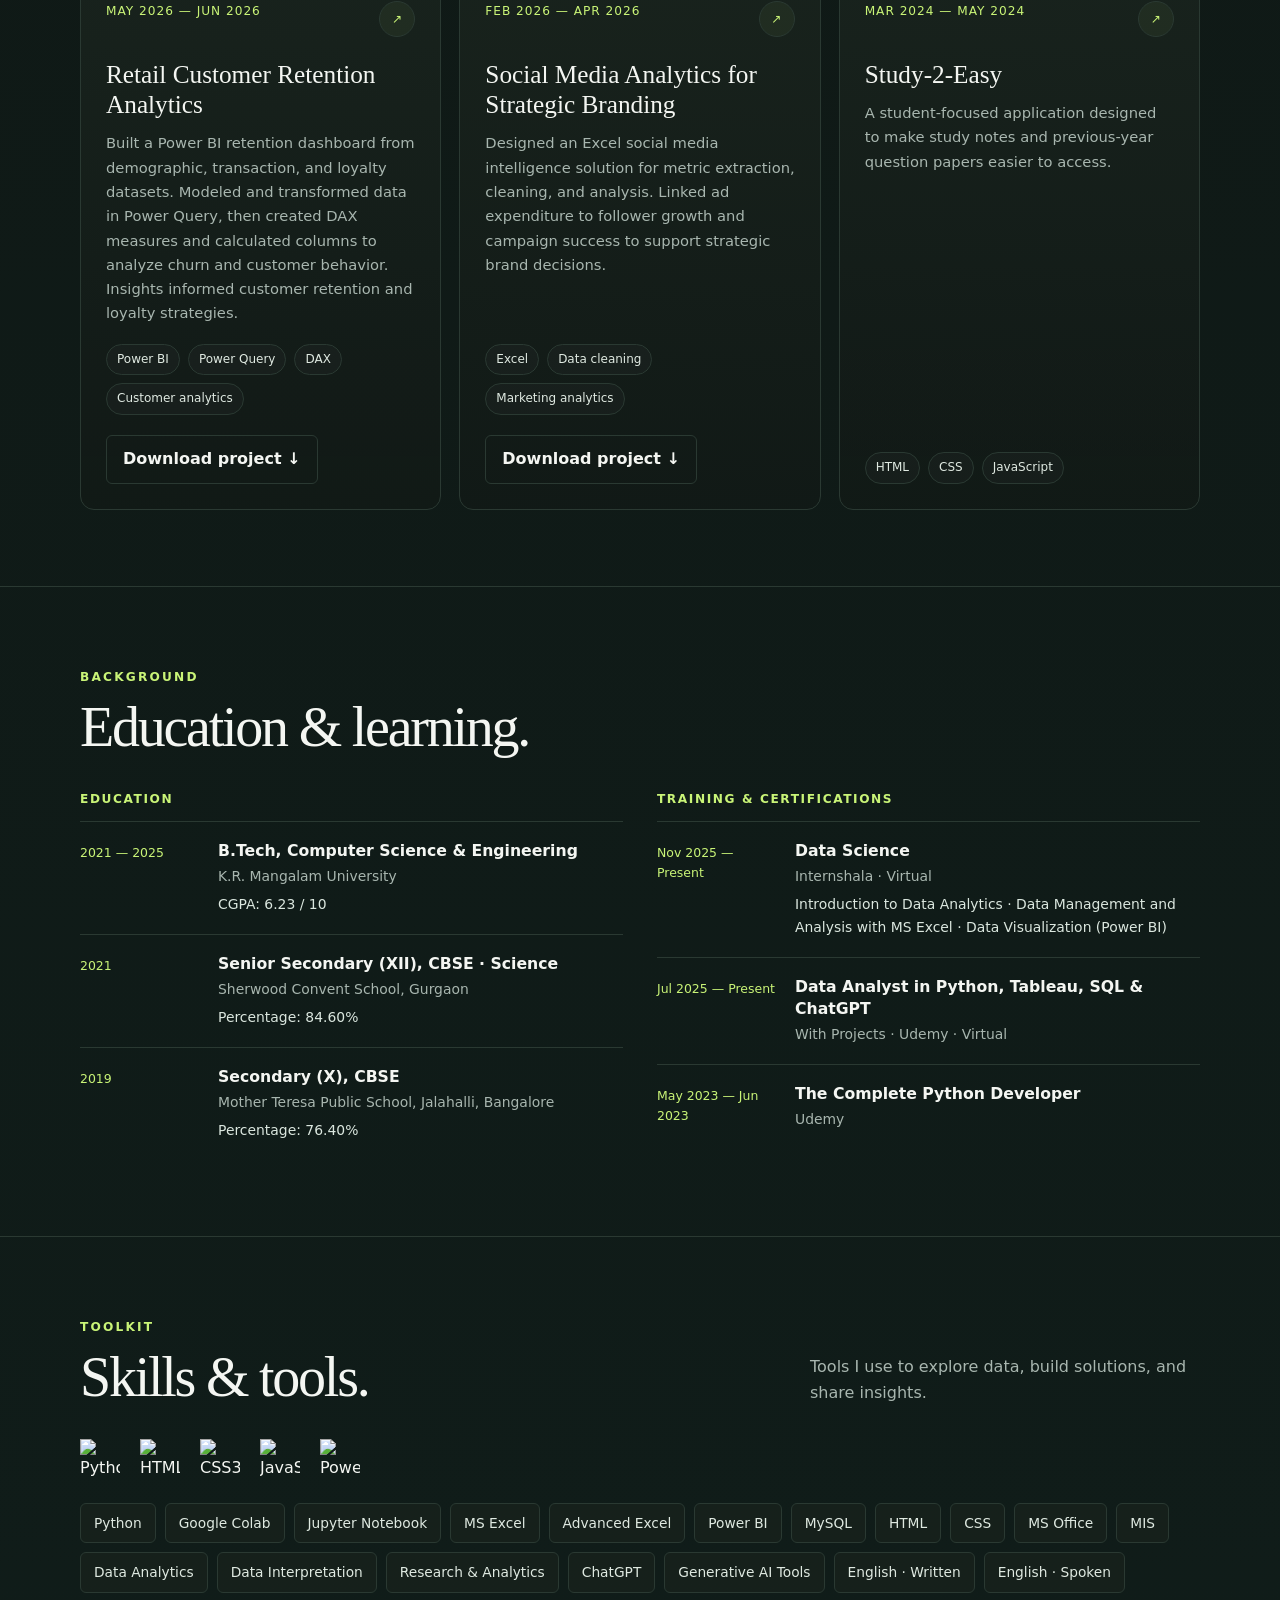
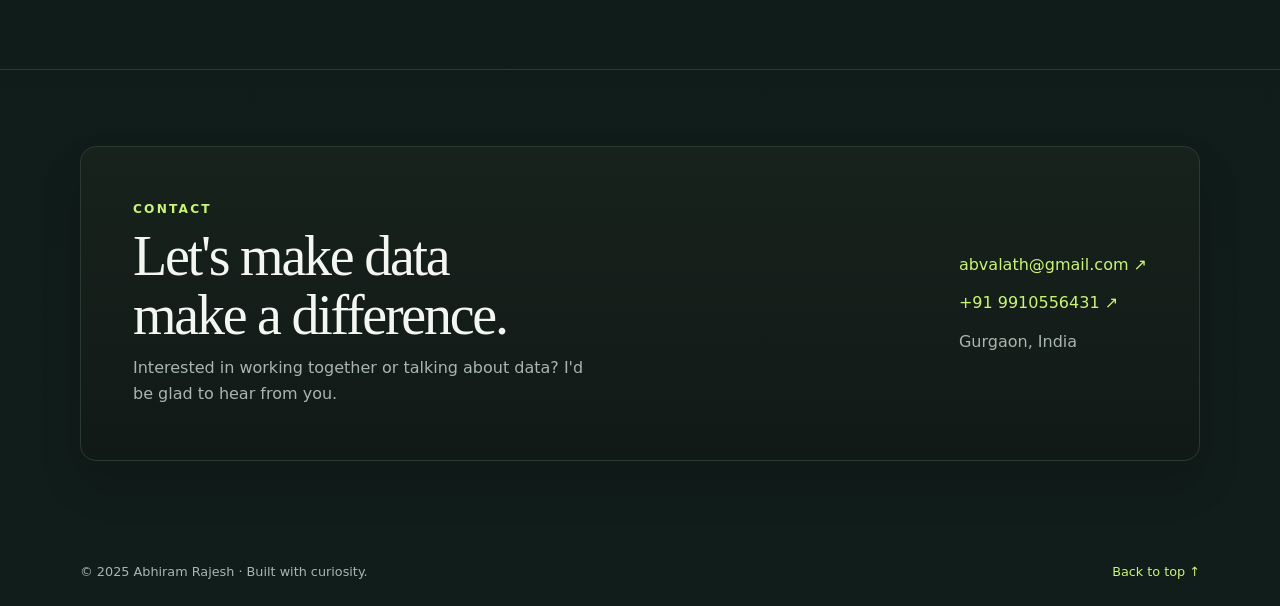
==== commit 1751f90b: "Add profile photo and project file links Include an optimized square portrait and add local Word and" ====
--- a/index.html
+++ b/index.html
@@ -29,25 +29,36 @@
 
     <main id="top">
         <section class="hero wrap">
-            <div class="eyebrow">Data Analyst · Software Developer Intern · Gurgaon, India</div>
-            <h1>
-                Abhiram<br>
-                <em>Rajesh.</em>
-            </h1>
-            <p class="intro">
-                I turn messy data into clear, actionable insights—helping teams make smarter decisions and
-                support data-informed growth. Currently, I'm a Software Developer Intern at Konceptslab, where I build
-                practical digital solutions with a strong focus on learning, execution, and impact.
-            </p>
-            <div class="actions">
-                <a class="btn" href="#projects">Explore my work ↓</a>
-                <a class="btn alt" href="mailto:abvalath@gmail.com">Get in touch ↗</a>
-            </div>
-            <div class="facts">
-                <span><b>✉</b>abvalath@gmail.com</span>
-                <span><b>⌕</b>+91 9910556431</span>
-                <span><b>⌖</b>Gurgaon, India</span>
-            </div>
+            <div class="hero-copy">
+                <div class="eyebrow">Data Analyst · Software Developer Intern · Gurgaon, India</div>
+                <h1>
+                    Abhiram<br>
+                    <em>Rajesh.</em>
+                </h1>
+                <p class="intro">
+                    I turn messy data into clear, actionable insights—helping teams make smarter decisions and
+                    support data-informed growth. Currently, I'm a Software Developer Intern at Konceptslab, where I build
+                    practical digital solutions with a strong focus on learning, execution, and impact.
+                </p>
+                <div class="actions">
+                    <a class="btn" href="#projects">Explore my work ↓</a>
+                    <a class="btn alt" href="mailto:abvalath@gmail.com">Get in touch ↗</a>
+                </div>
+                <div class="facts">
+                    <span><b>✉</b>abvalath@gmail.com</span>
+                    <span><b>⌕</b>+91 9910556431</span>
+                    <span><b>⌖</b>Gurgaon, India</span>
+                </div>
+            </div>
+            <figure class="portrait">
+                <img
+                    src="assets/abhiram-rajesh.jpg"
+                    alt="Portrait of Abhiram Rajesh"
+                    width="400"
+                    height="400"
+                    fetchpriority="high"
+                >
+            </figure>
         </section>
 
         <section class="section" id="about">
@@ -94,7 +105,13 @@
                     <article class="card">
                         <div class="cardtop">
                             <span>May 2026 — Jun 2026</span>
-                            <span class="arrow">↗</span>
+                            <a
+                                class="arrow"
+                                href="assets/projects/retail-customer-retention-ikea.docx"
+                                target="_blank"
+                                rel="noopener"
+                                aria-label="Open Retail Customer Retention Analytics project file"
+                            >↗</a>
                         </div>
                         <h3>Retail Customer Retention Analytics</h3>
                         <p>
@@ -118,7 +135,13 @@
                     <article class="card">
                         <div class="cardtop">
                             <span>Feb 2026 — Apr 2026</span>
-                            <span class="arrow">↗</span>
+                            <a
+                                class="arrow"
+                                href="assets/projects/myntra-social-media-analytics.xlsx"
+                                target="_blank"
+                                rel="noopener"
+                                aria-label="Open Social Media Analytics project file"
+                            >↗</a>
                         </div>
                         <h3>Social Media Analytics for Strategic Branding</h3>
                         <p>
--- a/style.css
+++ b/style.css
@@ -166,6 +166,10 @@
 }
 
 .hero {
+  display: grid;
+  grid-template-columns: minmax(0, 1.45fr) minmax(250px, .75fr);
+  align-items: center;
+  gap: 48px;
   padding: 110px 0 82px;
   position: relative;
   overflow-x: clip;
@@ -199,6 +203,33 @@
   opacity: .9;
 }
 
+.hero-copy {
+  position: relative;
+  z-index: 1;
+}
+
+.portrait {
+  position: relative;
+  z-index: 1;
+  justify-self: end;
+  width: min(100%, 340px);
+  aspect-ratio: 1;
+  margin: 0;
+  padding: 8px;
+  border: 1px solid rgba(201, 244, 119, .5);
+  border-radius: 28px;
+  background: linear-gradient(145deg, rgba(201, 244, 119, .2), var(--surface) 65%);
+  box-shadow: 0 24px 56px rgba(0, 0, 0, .32), 0 0 0 12px rgba(201, 244, 119, .035);
+}
+
+.portrait img {
+  width: 100%;
+  height: 100%;
+  object-fit: cover;
+  object-position: center 24%;
+  border-radius: 20px;
+}
+
 .eyebrow,
 .kicker {
   color: var(--lime);
@@ -618,6 +649,8 @@
 
 @media (max-width: 980px) {
   .hero {
+    grid-template-columns: minmax(0, 1.2fr) minmax(220px, .8fr);
+    gap: 28px;
     padding-top: 96px;
   }
 
@@ -677,7 +710,18 @@
   }
 
   .hero {
+    grid-template-columns: 1fr;
     padding: 72px 0 54px;
+  }
+
+  .hero-copy {
+    grid-row: 2;
+  }
+
+  .portrait {
+    grid-row: 1;
+    justify-self: center;
+    width: min(48vw, 210px);
   }
 
   .hero:before {
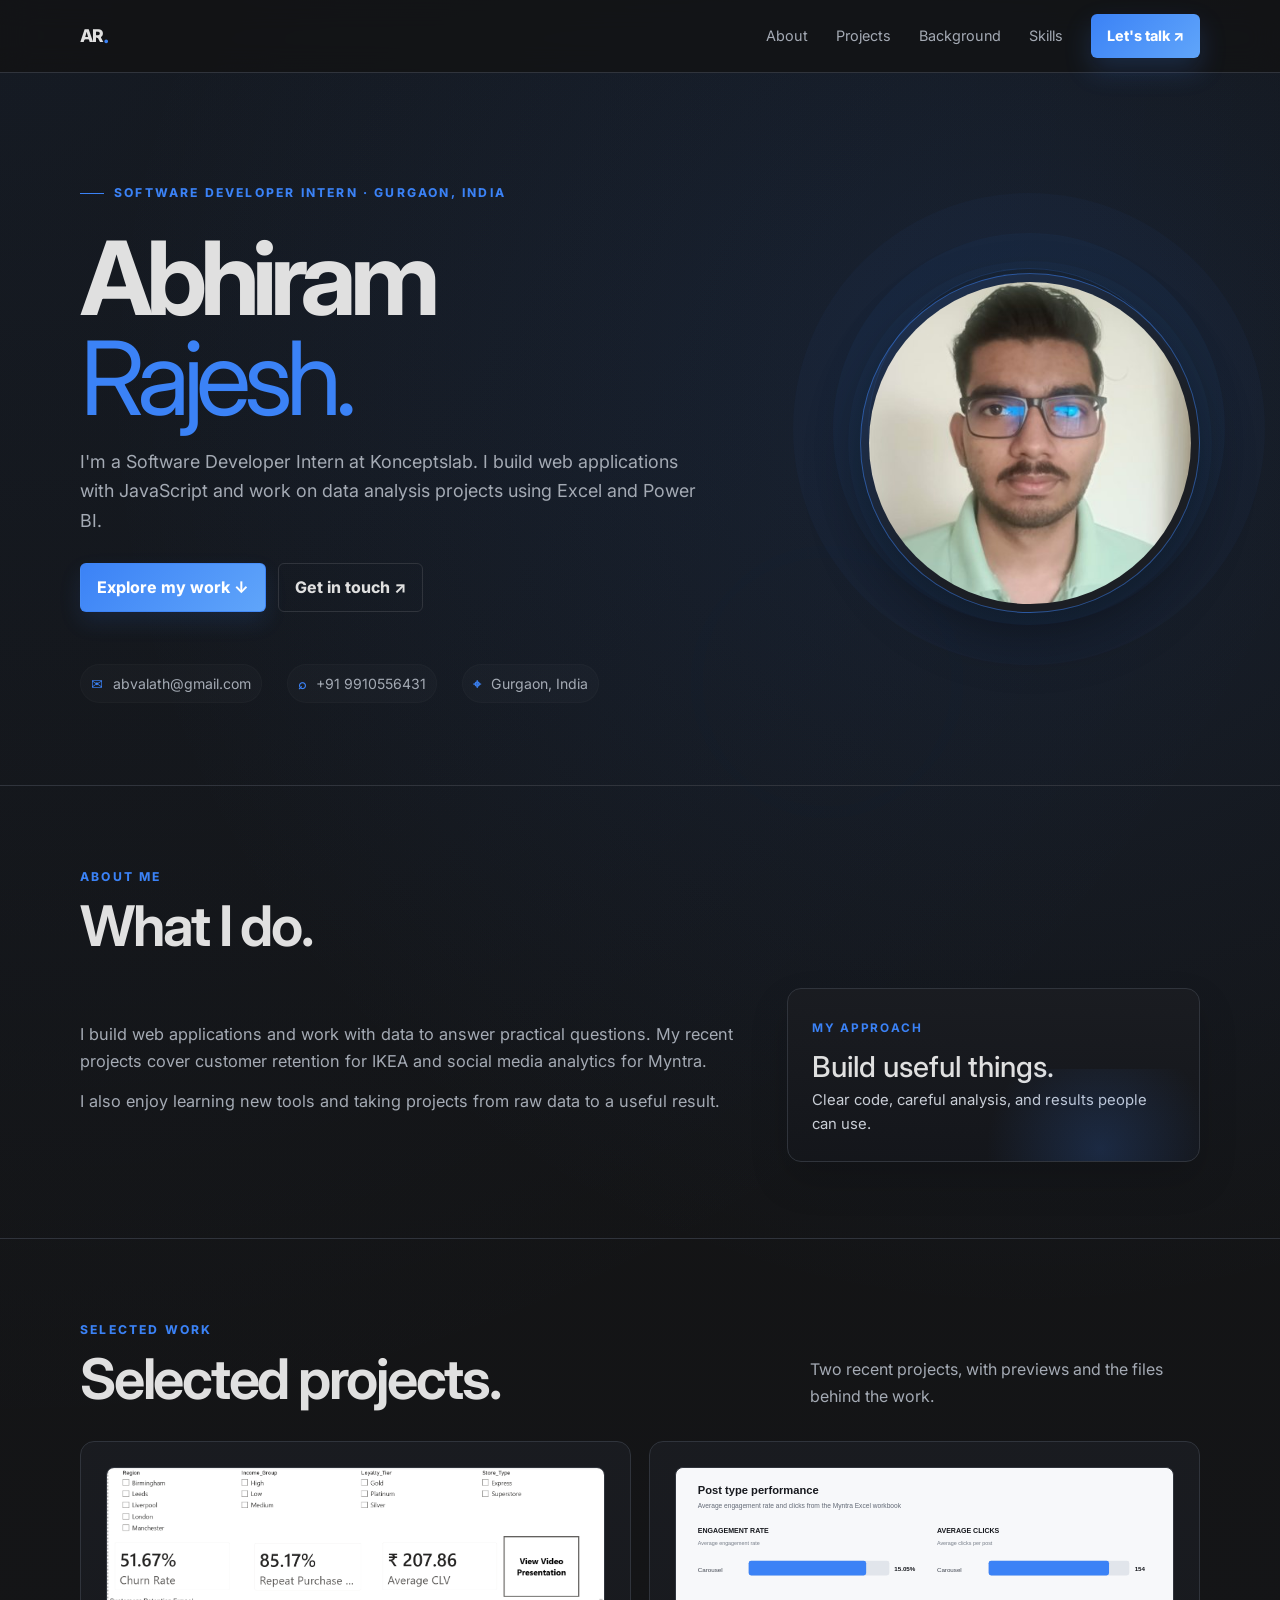
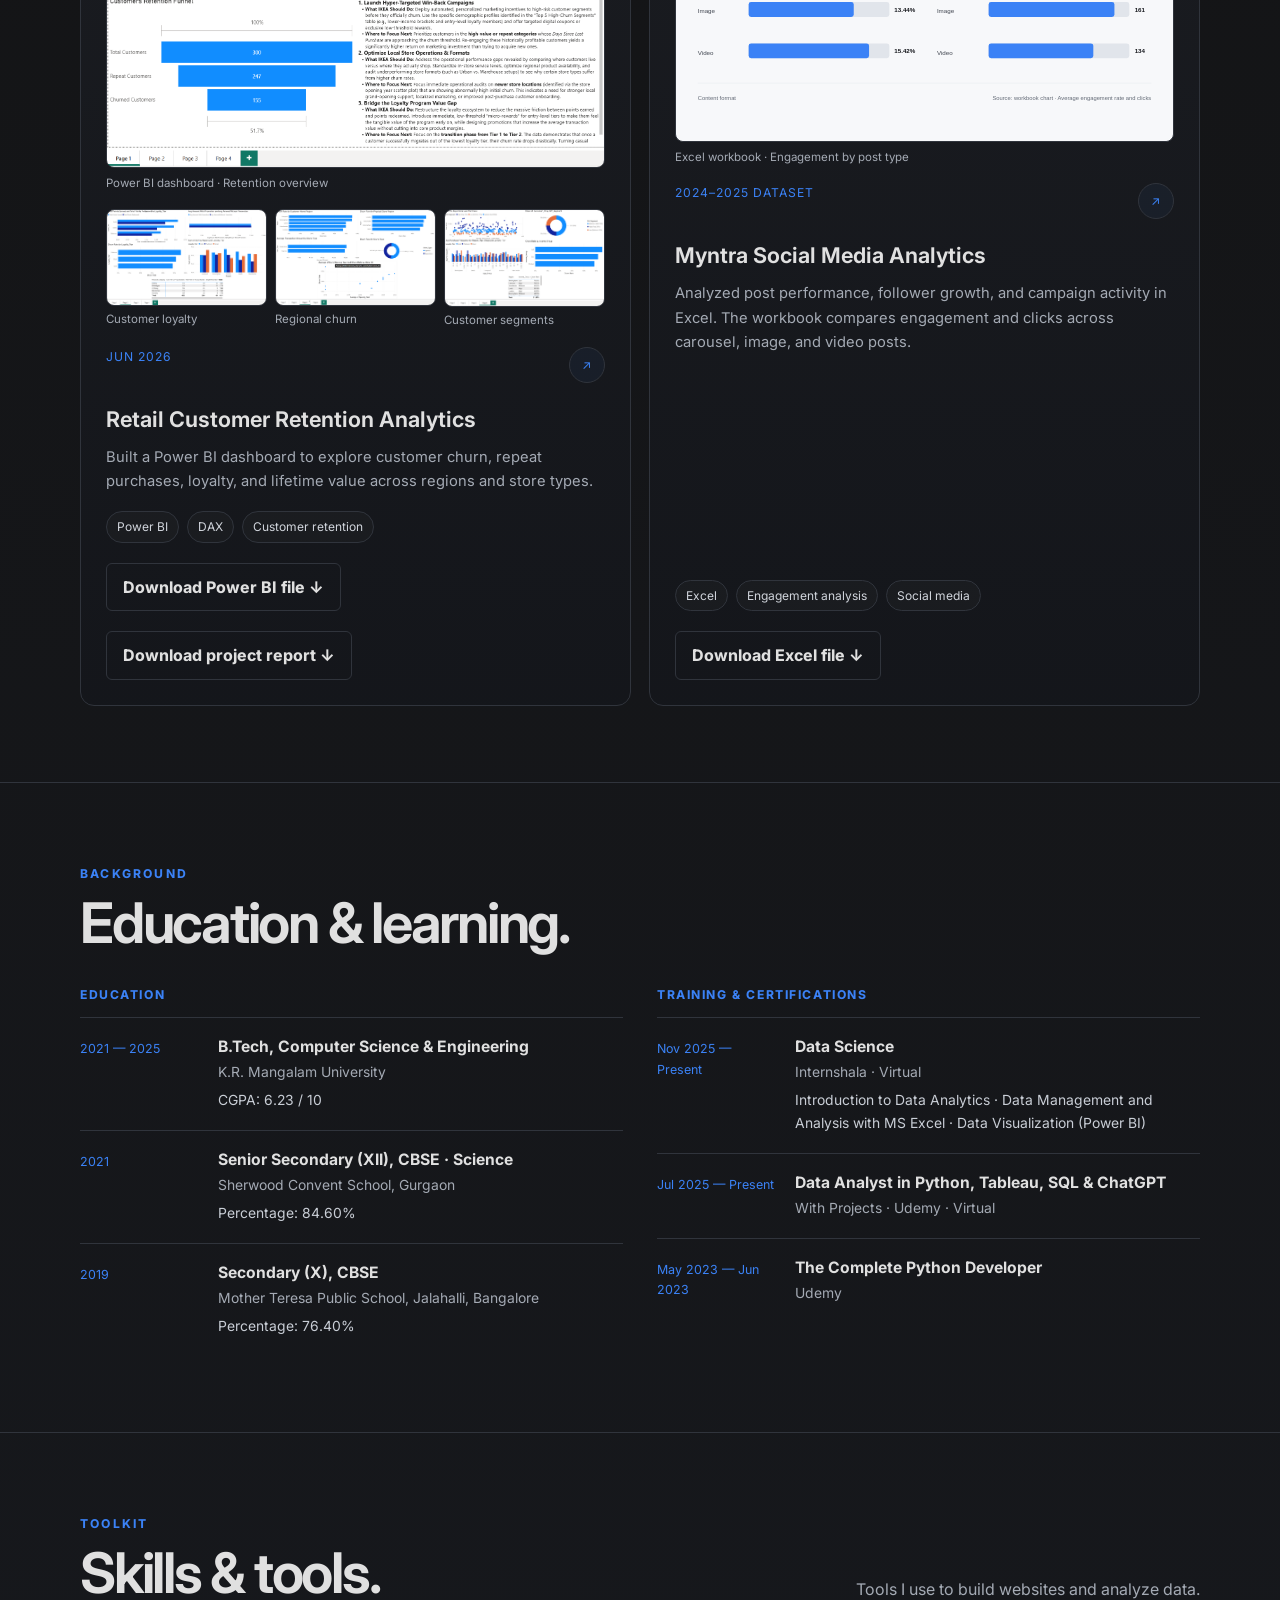
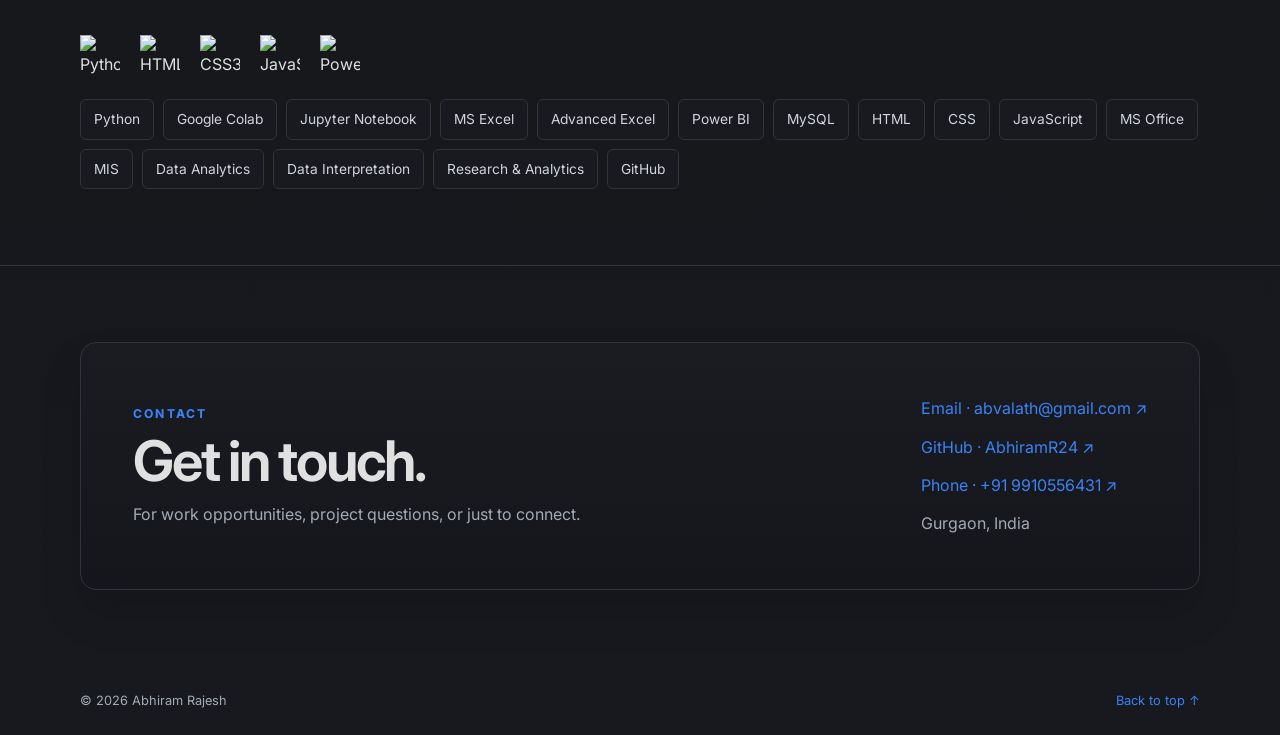
==== commit 60ad80cb: "Update portfolio projects, HTML, and CSS styles" ====
--- a/index.html
+++ b/index.html
@@ -3,14 +3,17 @@
 <head>
     <meta charset="UTF-8">
     <meta name="viewport" content="width=device-width, initial-scale=1.0">
-    <meta name="theme-color" content="#0f1714">
+    <meta name="theme-color" content="#121212">
     <meta
         name="description"
-        content="Abhiram Rajesh — Data Analyst turning complex data into clear, actionable insights."
+        content="Abhiram Rajesh is a Software Developer Intern who builds web applications and works on data analysis projects."
     >
+    <link rel="preconnect" href="https://fonts.googleapis.com">
+    <link rel="preconnect" href="https://fonts.gstatic.com" crossorigin>
+    <link href="https://fonts.googleapis.com/css2?family=Inter:wght@400;500;600;700;800&display=swap" rel="stylesheet">
     <link rel="stylesheet" href="style.css">
     <script src="script.js" defer></script>
-    <title>Abhiram Rajesh | Data Analyst</title>
+    <title>Abhiram Rajesh | Software Developer</title>
 </head>
 <body>
     <header class="bar">
@@ -30,23 +33,22 @@
     <main id="top">
         <section class="hero wrap">
             <div class="hero-copy">
-                <div class="eyebrow">Data Analyst · Software Developer Intern · Gurgaon, India</div>
+                <div class="eyebrow">Software Developer Intern · Gurgaon, India</div>
                 <h1>
                     Abhiram<br>
                     <em>Rajesh.</em>
                 </h1>
                 <p class="intro">
-                    I turn messy data into clear, actionable insights—helping teams make smarter decisions and
-                    support data-informed growth. Currently, I'm a Software Developer Intern at Konceptslab, where I build
-                    practical digital solutions with a strong focus on learning, execution, and impact.
+                    I'm a Software Developer Intern at Konceptslab. I build web applications with JavaScript
+                    and work on data analysis projects using Excel and Power BI.
                 </p>
                 <div class="actions">
                     <a class="btn" href="#projects">Explore my work ↓</a>
                     <a class="btn alt" href="mailto:abvalath@gmail.com">Get in touch ↗</a>
                 </div>
                 <div class="facts">
-                    <span><b>✉</b>abvalath@gmail.com</span>
-                    <span><b>⌕</b>+91 9910556431</span>
+                    <span><b>✉</b><a href="mailto:abvalath@gmail.com">abvalath@gmail.com</a></span>
+                    <span><b>⌕</b><a href="tel:+919910556431">+91 9910556431</a></span>
                     <span><b>⌖</b>Gurgaon, India</span>
                 </div>
             </div>
@@ -65,26 +67,23 @@
             <div class="wrap">
                 <div class="head">
                     <div class="kicker">About me</div>
-                    <h2>Curious by nature.<br>Analytical by design.</h2>
+                    <h2>What I do.</h2>
                 </div>
                 <div class="about">
                     <div>
                         <p>
-                            As a Data Analyst, I'm passionate about turning messy data into clear, actionable
-                            insights. From preprocessing data to predictive modeling, I enjoy bringing structure
-                            to uncertainty and taking the guesswork out of strategic decisions.
-                        </p>
-                        <p>
-                            I'm looking for a collaborative role where I can help a team make better decisions and
-                            drive impactful, data-driven growth.
+                            I build web applications and work with data to answer practical questions. My recent
+                            projects cover customer retention for IKEA and social media analytics for Myntra.
+                        </p>
+                        <p>
+                            I also enjoy learning new tools and taking projects from raw data to a useful result.
                         </p>
                     </div>
                     <aside class="note">
                         <strong>My approach</strong>
-                        <h3>Make data useful.</h3>
-                        <p>
-                            Clean thoughtfully, ask better questions, and communicate findings so the next step is
-                            clear.
+                        <h3>Build useful things.</h3>
+                        <p>
+                            Clear code, careful analysis, and results people can use.
                         </p>
                     </aside>
                 </div>
@@ -96,85 +95,102 @@
                 <div class="head-row">
                     <div class="head">
                         <div class="kicker">Selected work</div>
-                        <h2>Projects with purpose.</h2>
-                    </div>
-                    <p>Analytical and software projects focused on turning information into practical outcomes.</p>
+                        <h2>Selected projects.</h2>
+                    </div>
+                    <p>Two recent projects, with previews and the files behind the work.</p>
                 </div>
 
                 <div class="projects">
                     <article class="card">
+                        <figure class="project-preview">
+                            <img
+                                src="assets/projects/ikea-dashboard-1.png"
+                                alt="Screenshot of the IKEA Power BI retention dashboard, including churn rate, repeat purchase rate, customer lifetime value, and a retention funnel"
+                                width="1417"
+                                height="852"
+                                loading="lazy"
+                            >
+                            <figcaption>Power BI dashboard · Retention overview</figcaption>
+                        </figure>
+                        <div class="preview-pages" aria-label="More pages from the IKEA Power BI dashboard">
+                            <figure>
+                                <img src="assets/projects/ikea-dashboard-10.png" alt="IKEA dashboard page showing loyalty points, churn by region, and customer lifetime value" width="1417" height="848" loading="lazy">
+                                <figcaption>Customer loyalty</figcaption>
+                            </figure>
+                            <figure>
+                                <img src="assets/projects/ikea-dashboard-11.png" alt="IKEA dashboard page comparing churn across home regions, stores, and store types" width="1422" height="853" loading="lazy">
+                                <figcaption>Regional churn</figcaption>
+                            </figure>
+                            <figure>
+                                <img src="assets/projects/ikea-dashboard-12.png" alt="IKEA dashboard page showing customer lifetime value, purchase frequency, and churn by income" width="1413" height="855" loading="lazy">
+                                <figcaption>Customer segments</figcaption>
+                            </figure>
+                        </div>
                         <div class="cardtop">
-                            <span>May 2026 — Jun 2026</span>
+                            <span>Jun 2026</span>
                             <a
                                 class="arrow"
-                                href="assets/projects/retail-customer-retention-ikea.docx"
-                                target="_blank"
-                                rel="noopener"
-                                aria-label="Open Retail Customer Retention Analytics project file"
+                                href="assets/projects/retail-customer-retention-ikea.pbix"
+                                aria-label="Download IKEA Retail Customer Retention Analytics Power BI project"
                             >↗</a>
                         </div>
                         <h3>Retail Customer Retention Analytics</h3>
                         <p>
-                            Built a Power BI retention dashboard from demographic, transaction, and loyalty datasets.
-                            Modeled and transformed data in Power Query, then created DAX measures and calculated
-                            columns to analyze churn and customer behavior. Insights informed customer retention and
-                            loyalty strategies.
+                            Built a Power BI dashboard to explore customer churn, repeat purchases, loyalty, and
+                            lifetime value across regions and store types.
                         </p>
                         <div class="tags">
                             <span class="tag">Power BI</span>
-                            <span class="tag">Power Query</span>
                             <span class="tag">DAX</span>
-                            <span class="tag">Customer analytics</span>
+                            <span class="tag">Customer retention</span>
                         </div>
                         <a
                             class="btn alt project-download"
-                            href="https://training-uploads.internshala.com/power-bi-ds-v3/uploads/projects/v_3/5295641/1wknk72d5ib-817046.zip"
-                        >Download project ↓</a>
+                            href="assets/projects/retail-customer-retention-ikea.pbix"
+                            download
+                        >Download Power BI file ↓</a>
+                        <a
+                            class="btn alt project-download"
+                            href="assets/projects/retail-customer-retention-ikea.docx"
+                            download
+                        >Download project report ↓</a>
                     </article>
 
                     <article class="card">
+                        <figure class="project-preview">
+                            <img
+                                src="assets/projects/myntra-analytics-preview.svg"
+                                alt="Myntra workbook chart preview comparing average engagement rate and clicks for carousel, image, and video posts"
+                                width="1200"
+                                height="660"
+                                loading="lazy"
+                            >
+                            <figcaption>Excel workbook · Engagement by post type</figcaption>
+                        </figure>
                         <div class="cardtop">
-                            <span>Feb 2026 — Apr 2026</span>
+                            <span>2024–2025 dataset</span>
                             <a
                                 class="arrow"
                                 href="assets/projects/myntra-social-media-analytics.xlsx"
-                                target="_blank"
-                                rel="noopener"
-                                aria-label="Open Social Media Analytics project file"
+                                download
+                                aria-label="Download Myntra Social Media Analytics Excel workbook"
                             >↗</a>
                         </div>
-                        <h3>Social Media Analytics for Strategic Branding</h3>
-                        <p>
-                            Designed an Excel social media intelligence solution for metric extraction, cleaning, and
-                            analysis. Linked ad expenditure to follower growth and campaign success to support
-                            strategic brand decisions.
+                        <h3>Myntra Social Media Analytics</h3>
+                        <p>
+                            Analyzed post performance, follower growth, and campaign activity in Excel. The workbook
+                            compares engagement and clicks across carousel, image, and video posts.
                         </p>
                         <div class="tags">
                             <span class="tag">Excel</span>
-                            <span class="tag">Data cleaning</span>
-                            <span class="tag">Marketing analytics</span>
+                            <span class="tag">Engagement analysis</span>
+                            <span class="tag">Social media</span>
                         </div>
                         <a
                             class="btn alt project-download"
-                            href="https://training-uploads.internshala.com/ms-excel-ds-v3/uploads/projects/v_3/5295640/99nk3lm5ank-255147.zip"
-                        >Download project ↓</a>
-                    </article>
-
-                    <article class="card">
-                        <div class="cardtop">
-                            <span>Mar 2024 — May 2024</span>
-                            <span class="arrow">↗</span>
-                        </div>
-                        <h3>Study-2-Easy</h3>
-                        <p>
-                            A student-focused application designed to make study notes and previous-year question
-                            papers easier to access.
-                        </p>
-                        <div class="tags">
-                            <span class="tag">HTML</span>
-                            <span class="tag">CSS</span>
-                            <span class="tag">JavaScript</span>
-                        </div>
+                            href="assets/projects/myntra-social-media-analytics.xlsx"
+                            download
+                        >Download Excel file ↓</a>
                     </article>
                 </div>
             </div>
@@ -261,7 +277,7 @@
                         <div class="kicker">Toolkit</div>
                         <h2>Skills & tools.</h2>
                     </div>
-                    <p>Tools I use to explore data, build solutions, and share insights.</p>
+                    <p>Tools I use to build websites and analyze data.</p>
                 </div>
 
                 <div aria-label="Technology logos" style="display: flex; flex-wrap: wrap; align-items: center; gap: 1.25rem; margin-bottom: 1.5rem;">
@@ -282,15 +298,13 @@
                     <span class="skill">MySQL</span>
                     <span class="skill">HTML</span>
                     <span class="skill">CSS</span>
+                    <span class="skill">JavaScript</span>
                     <span class="skill">MS Office</span>
                     <span class="skill">MIS</span>
                     <span class="skill">Data Analytics</span>
                     <span class="skill">Data Interpretation</span>
                     <span class="skill">Research & Analytics</span>
-                    <span class="skill">ChatGPT</span>
-                    <span class="skill">Generative AI Tools</span>
-                    <span class="skill">English · Written</span>
-                    <span class="skill">English · Spoken</span>
+                    <span class="skill">GitHub</span>
                 </div>
             </div>
         </section>
@@ -300,12 +314,13 @@
                 <div class="contact">
                     <div>
                         <div class="kicker">Contact</div>
-                        <h2>Let's make data<br>make a difference.</h2>
-                        <p>Interested in working together or talking about data? I'd be glad to hear from you.</p>
+                        <h2>Get in touch.</h2>
+                        <p>For work opportunities, project questions, or just to connect.</p>
                     </div>
                     <div class="contact-links">
-                        <a href="mailto:abvalath@gmail.com">abvalath@gmail.com ↗</a>
-                        <a href="tel:+919910556431">+91 9910556431 ↗</a>
+                        <a href="mailto:abvalath@gmail.com">Email · abvalath@gmail.com ↗</a>
+                        <a href="https://github.com/AbhiramR24" target="_blank" rel="noopener noreferrer">GitHub · AbhiramR24 ↗</a>
+                        <a href="tel:+919910556431">Phone · +91 9910556431 ↗</a>
                         <span class="location">Gurgaon, India</span>
                     </div>
                 </div>
@@ -315,7 +330,7 @@
 
     <footer>
         <div class="wrap foot">
-            <span>© 2025 Abhiram Rajesh · Built with curiosity.</span>
+            <span>© 2026 Abhiram Rajesh</span>
             <a href="#top">Back to top ↑</a>
         </div>
     </footer>
--- a/style.css
+++ b/style.css
@@ -1,15 +1,15 @@
 :root {
-  --bg: #0f1714;
-  --bg-2: #101d1a;
-  --surface: #16211c;
-  --surface-strong: #1f2d27;
-  --text: #f4f6f2;
-  --muted: #a8b6af;
-  --lime: #c9f477;
-  --lime-soft: #dff9a7;
-  --line: #2a3932;
-  --shadow: rgba(18, 31, 25, .48);
-  --serif: Georgia, 'Times New Roman', serif;
+  --bg: #121212;
+  --bg-2: #17191e;
+  --surface: #1b1e24;
+  --surface-strong: #252a33;
+  --text: #e0e0e0;
+  --muted: #a4aab4;
+  --accent: #3b82f6;
+  --accent-soft: #bfdbfe;
+  --line: #30343c;
+  --shadow: rgba(0, 0, 0, .42);
+  --sans: 'Inter', system-ui, -apple-system, 'Segoe UI', sans-serif;
   color-scheme: dark;
 }
 
@@ -25,11 +25,12 @@
 body {
   margin: 0;
   min-height: 100vh;
-  background: radial-gradient(circle at top left, rgba(201, 244, 119, .08), transparent 35%),
-    radial-gradient(circle at 80% 10%, rgba(201, 244, 119, .14), transparent 25%),
+  overflow-x: clip;
+  background: radial-gradient(circle at top left, rgba(59, 130, 246, .08), transparent 35%),
+    radial-gradient(circle at 80% 10%, rgba(59, 130, 246, .12), transparent 25%),
     linear-gradient(180deg, var(--bg) 0%, var(--bg-2) 100%);
   color: var(--text);
-  font: 16px/1.65 Inter, system-ui, -apple-system, 'Segoe UI', sans-serif;
+  font: 16px/1.65 var(--sans);
   -webkit-font-smoothing: antialiased;
   text-rendering: optimizeLegibility;
 }
@@ -50,12 +51,12 @@
 }
 
 ::selection {
-  background: rgba(201, 244, 119, .22);
+  background: rgba(59, 130, 246, .22);
   color: var(--text);
 }
 
 :focus-visible {
-  outline: 2px solid rgba(201, 244, 119, .9);
+  outline: 2px solid rgba(59, 130, 246, .9);
   outline-offset: 3px;
 }
 
@@ -68,7 +69,7 @@
   position: sticky;
   top: 0;
   z-index: 20;
-  background: rgba(16, 23, 20, .74);
+  background: rgba(18, 18, 18, .74);
   backdrop-filter: blur(14px);
   -webkit-backdrop-filter: blur(14px);
   border-bottom: 1px solid var(--line);
@@ -93,7 +94,7 @@
 }
 
 .logo span {
-  color: var(--lime);
+  color: var(--accent);
   font-size: 1.25rem;
 }
 
@@ -127,11 +128,11 @@
 }
 
 .links a:hover {
-  color: var(--lime);
+  color: var(--accent);
 }
 
 .links a:focus-visible {
-  color: var(--lime);
+  color: var(--accent);
 }
 
 .links a:hover:after,
@@ -143,10 +144,10 @@
 .btn {
   padding: 10px 16px;
   border-radius: 6px;
-  background: linear-gradient(135deg, var(--lime), #d7f58b);
-  color: #111810;
+  background: linear-gradient(135deg, var(--accent), #60a5fa);
+  color: #ffffff;
   font-weight: 750;
-  box-shadow: 0 12px 28px rgba(201, 244, 119, .2);
+  box-shadow: 0 12px 28px rgba(59, 130, 246, .2);
 }
 
 .menu {
@@ -172,7 +173,7 @@
   gap: 48px;
   padding: 110px 0 82px;
   position: relative;
-  overflow-x: clip;
+  overflow-x: visible;
 }
 
 .hero:before,
@@ -184,13 +185,14 @@
 }
 
 .hero:before {
-  right: 7%;
-  top: 52px;
+  right: 10px;
+  top: 50%;
   width: 320px;
   height: 320px;
-  border: 1px solid rgba(201, 244, 119, .2);
-  box-shadow: 0 0 0 35px rgba(201, 244, 119, .045), 0 0 0 75px rgba(201, 244, 119, .03), 0 20px 60px rgba(0, 0, 0, .16);
-  background: radial-gradient(circle, rgba(201, 244, 119, .08), transparent 62%);
+  transform: translateY(-50%);
+  border: 1px solid rgba(59, 130, 246, .2);
+  box-shadow: 0 0 0 35px rgba(59, 130, 246, .045), 0 0 0 75px rgba(59, 130, 246, .03), 0 20px 60px rgba(0, 0, 0, .16);
+  background: radial-gradient(circle, rgba(59, 130, 246, .08), transparent 62%);
 }
 
 .hero:after {
@@ -198,7 +200,7 @@
   bottom: -28px;
   width: 260px;
   height: 260px;
-  border: 1px solid rgba(201, 244, 119, .15);
+  border: 1px solid rgba(59, 130, 246, .15);
   filter: blur(6px);
   opacity: .9;
 }
@@ -213,26 +215,29 @@
   z-index: 1;
   justify-self: end;
   width: min(100%, 340px);
-  aspect-ratio: 1;
+  max-width: 340px;
+  aspect-ratio: 1 / 1;
   margin: 0;
   padding: 8px;
-  border: 1px solid rgba(201, 244, 119, .5);
-  border-radius: 28px;
-  background: linear-gradient(145deg, rgba(201, 244, 119, .2), var(--surface) 65%);
-  box-shadow: 0 24px 56px rgba(0, 0, 0, .32), 0 0 0 12px rgba(201, 244, 119, .035);
+  border: 1px solid rgba(59, 130, 246, .5);
+  border-radius: 50%;
+  background: linear-gradient(145deg, rgba(59, 130, 246, .2), var(--surface) 65%);
+  box-shadow: 0 24px 56px rgba(0, 0, 0, .32), 0 0 0 12px rgba(59, 130, 246, .035);
+  overflow: hidden;
 }
 
 .portrait img {
   width: 100%;
   height: 100%;
-  object-fit: cover;
-  object-position: center 24%;
-  border-radius: 20px;
+  object-fit: contain;
+  object-position: center;
+  border-radius: 50%;
+  display: block;
 }
 
 .eyebrow,
 .kicker {
-  color: var(--lime);
+  color: var(--accent);
   font-size: .76rem;
   text-transform: uppercase;
   letter-spacing: .18em;
@@ -244,7 +249,7 @@
   display: inline-block;
   width: 24px;
   height: 1px;
-  background: var(--lime);
+  background: var(--accent);
   vertical-align: middle;
   margin-right: 10px;
 }
@@ -255,7 +260,7 @@
 
 .h1,
 h1 {
-  font: 500 clamp(3.7rem, 8vw, 6.6rem)/.98 var(--serif);
+  font: 700 clamp(3.7rem, 8vw, 6.6rem)/.98 var(--sans);
   letter-spacing: -.07em;
   margin: 25px 0 18px;
   position: relative;
@@ -264,7 +269,7 @@
 
 .h1 em,
 h1 em {
-  color: var(--lime);
+  color: var(--accent);
   font-weight: 400;
   font-style: normal;
 }
@@ -290,8 +295,8 @@
   display: inline-flex;
   align-items: center;
   gap: 9px;
-  border: 1px solid rgba(201, 244, 119, .65);
-  box-shadow: 0 10px 22px rgba(201, 244, 119, .12);
+  border: 1px solid rgba(59, 130, 246, .65);
+  box-shadow: 0 10px 22px rgba(59, 130, 246, .12);
 }
 
 .btn:hover {
@@ -315,8 +320,8 @@
 }
 
 .btn.alt:hover {
-  border-color: rgba(201, 244, 119, .4);
-  color: var(--lime);
+  border-color: rgba(59, 130, 246, .4);
+  color: var(--accent);
 }
 
 .facts {
@@ -341,7 +346,7 @@
 }
 
 .facts b {
-  color: var(--lime);
+  color: var(--accent);
   margin-right: 2px;
   font-weight: 800;
 }
@@ -357,7 +362,7 @@
 
 .head h2,
 .contact h2 {
-  font: 500 clamp(2.2rem, 5vw, 3.5rem)/1.05 var(--serif);
+  font: 650 clamp(2.2rem, 5vw, 3.5rem)/1.05 var(--sans);
   letter-spacing: -.04em;
   margin: 9px 0 0;
 }
@@ -395,7 +400,7 @@
 
 .note {
   border: 1px solid var(--line);
-  background: linear-gradient(180deg, rgba(25, 35, 29, .95), rgba(20, 28, 24, .9));
+  background: linear-gradient(180deg, rgba(26, 28, 33, .95), rgba(20, 22, 27, .9));
   border-radius: 14px;
   padding: 24px;
   box-shadow: 0 18px 38px rgba(0, 0, 0, .15);
@@ -408,11 +413,11 @@
   position: absolute;
   inset: auto -12% -40% 40%;
   height: 160px;
-  background: radial-gradient(circle, rgba(201, 244, 119, .18), transparent 68%);
+  background: radial-gradient(circle, rgba(59, 130, 246, .18), transparent 68%);
 }
 
 .note strong {
-  color: var(--lime);
+  color: var(--accent);
   font-size: .74rem;
   text-transform: uppercase;
   letter-spacing: .14em;
@@ -423,23 +428,60 @@
   font-size: 1.8rem;
   line-height: 1.15;
   font-weight: 500;
-  font-family: var(--serif);
+  font-family: var(--sans);
 }
 
 .note p {
   font-size: .93rem;
   margin: 0;
-  color: #d8e1d8;
+  color: #c9ced6;
 }
 
 .projects {
   display: grid;
+  grid-template-columns: repeat(2, minmax(0, 1fr));
+  gap: 18px;
+}
+
+.project-preview {
+  margin: 0 0 16px;
+}
+
+.project-preview img,
+.preview-pages img {
+  width: 100%;
+  height: auto;
+  object-fit: cover;
+  background: #f7f8fa;
+  border: 1px solid var(--line);
+  border-radius: 8px;
+}
+
+.project-preview figcaption,
+.preview-pages figcaption {
+  margin-top: 6px;
+  color: var(--muted);
+  font-size: .72rem;
+}
+
+.preview-pages {
+  display: grid;
   grid-template-columns: repeat(3, minmax(0, 1fr));
-  gap: 18px;
+  gap: 8px;
+  margin-bottom: 18px;
+}
+
+.preview-pages figure {
+  min-width: 0;
+  margin: 0;
+}
+
+.preview-pages figcaption {
+  line-height: 1.35;
 }
 
 .card {
-  background: linear-gradient(180deg, rgba(25, 35, 29, .92), rgba(17, 25, 22, .9));
+  background: linear-gradient(180deg, rgba(26, 28, 33, .92), rgba(20, 22, 27, .9));
   border: 1px solid var(--line);
   border-radius: 14px;
   padding: 25px;
@@ -450,7 +492,7 @@
 }
 
 .card:hover {
-  border-color: rgba(201, 244, 119, .55);
+  border-color: rgba(59, 130, 246, .55);
   transform: translateY(-4px);
   box-shadow: 0 24px 36px rgba(0, 0, 0, .14);
 }
@@ -458,7 +500,7 @@
 .cardtop {
   display: flex;
   justify-content: space-between;
-  color: var(--lime);
+  color: var(--accent);
   font-size: .76rem;
   text-transform: uppercase;
   letter-spacing: .08em;
@@ -471,11 +513,11 @@
   border-radius: 50%;
   display: grid;
   place-items: center;
-  background: rgba(201, 244, 119, .05);
+  background: rgba(59, 130, 246, .05);
 }
 
 .card h3 {
-  font: 500 1.58rem/1.2 var(--serif);
+  font: 650 1.35rem/1.3 var(--sans);
   margin: 22px 0 12px;
 }
 
@@ -502,7 +544,7 @@
   border: 1px solid var(--line);
   border-radius: 999px;
   padding: 5px 10px;
-  color: #dfe9e1;
+  color: #d1d5dc;
   font-size: .75rem;
   background: rgba(255, 255, 255, .02);
 }
@@ -514,7 +556,7 @@
 }
 
 .subhead {
-  color: var(--lime);
+  color: var(--accent);
   font-size: .76rem;
   text-transform: uppercase;
   letter-spacing: .13em;
@@ -532,7 +574,7 @@
 
 .date {
   font-size: .78rem;
-  color: var(--lime);
+  color: var(--accent);
   padding-top: 3px;
 }
 
@@ -549,7 +591,7 @@
 }
 
 .entry .detail {
-  color: #dbe7df;
+  color: #c9ced6;
   margin-top: 5px;
 }
 
@@ -562,14 +604,14 @@
 .skill {
   border-radius: 6px;
   padding: 8px 13px;
-  background: rgba(25, 35, 29, .7);
+  background: rgba(26, 28, 33, .7);
   font-size: .86rem;
   transition: border-color .2s ease, color .2s ease, transform .2s ease;
 }
 
 .skill:hover {
-  border-color: rgba(201, 244, 119, .8);
-  color: var(--lime);
+  border-color: rgba(59, 130, 246, .8);
+  color: var(--accent);
   transform: translateY(-1px);
 }
 
@@ -578,7 +620,7 @@
   justify-content: space-between;
   align-items: center;
   gap: 30px;
-  background: linear-gradient(180deg, rgba(25, 35, 29, .9), rgba(17, 25, 22, .9));
+  background: linear-gradient(180deg, rgba(26, 28, 33, .9), rgba(20, 22, 27, .9));
   border: 1px solid var(--line);
   border-radius: 16px;
   padding: clamp(25px, 5vw, 52px);
@@ -601,7 +643,7 @@
 }
 
 .contact a {
-  color: var(--lime);
+  color: var(--accent);
   white-space: nowrap;
 }
 
@@ -627,7 +669,7 @@
 }
 
 .foot a {
-  color: var(--lime);
+  color: var(--accent);
 }
 
 .foot a:hover {
@@ -655,9 +697,13 @@
   }
 
   .hero:before {
-    right: 1%;
-    top: 28px;
-    transform: scale(.82);
+    right: calc(20% - 166px);
+    top: 50%;
+    transform: translateY(-50%) scale(.82);
+    --portrait-halo-size: clamp(18px, calc(24.4vw - 158px), 72px);
+    box-shadow: 0 0 0 calc(var(--portrait-halo-size) - 6px) rgba(59, 130, 246, .045),
+      0 0 0 var(--portrait-halo-size) rgba(59, 130, 246, .03),
+      0 20px 60px rgba(0, 0, 0, .16);
   }
 
   .about {
@@ -674,6 +720,21 @@
 
   .projects {
     grid-template-columns: repeat(2, minmax(0, 1fr));
+  }
+}
+
+@media (min-width: 981px) and (max-width: 1100px) {
+  .hero:before {
+    transform: translateY(-50%) scale(.72);
+    box-shadow: 0 0 0 65px rgba(59, 130, 246, .045),
+      0 0 0 80px rgba(59, 130, 246, .03),
+      0 20px 60px rgba(0, 0, 0, .16);
+  }
+}
+
+@media (min-width: 1101px) and (max-width: 1279px) {
+  .hero:before {
+    transform: translateY(-50%) scale(.78);
   }
 }
 
@@ -692,7 +753,7 @@
     top: 72px;
     left: 0;
     right: 0;
-    background: rgba(15, 23, 20, .98);
+    background: rgba(18, 18, 18, .98);
     padding: 20px 25px 24px;
     border-bottom: 1px solid var(--line);
     flex-direction: column;
@@ -712,6 +773,7 @@
   .hero {
     grid-template-columns: 1fr;
     padding: 72px 0 54px;
+    overflow-x: clip;
   }
 
   .hero-copy {
@@ -721,15 +783,16 @@
   .portrait {
     grid-row: 1;
     justify-self: center;
-    width: min(48vw, 210px);
+    width: min(62vw, 240px);
   }
 
   .hero:before {
-    right: -120px;
-    top: 18px;
-    width: 240px;
-    height: 240px;
+    right: calc(50% - 150px);
+    top: calc(72px + min(24vw, 105px) - 150px);
+    width: 300px;
+    height: 300px;
     transform: scale(.7);
+    box-shadow: 0 0 0 35px rgba(59, 130, 246, .045), 0 0 0 75px rgba(59, 130, 246, .03), 0 20px 60px rgba(0, 0, 0, .16);
   }
 
   .facts {
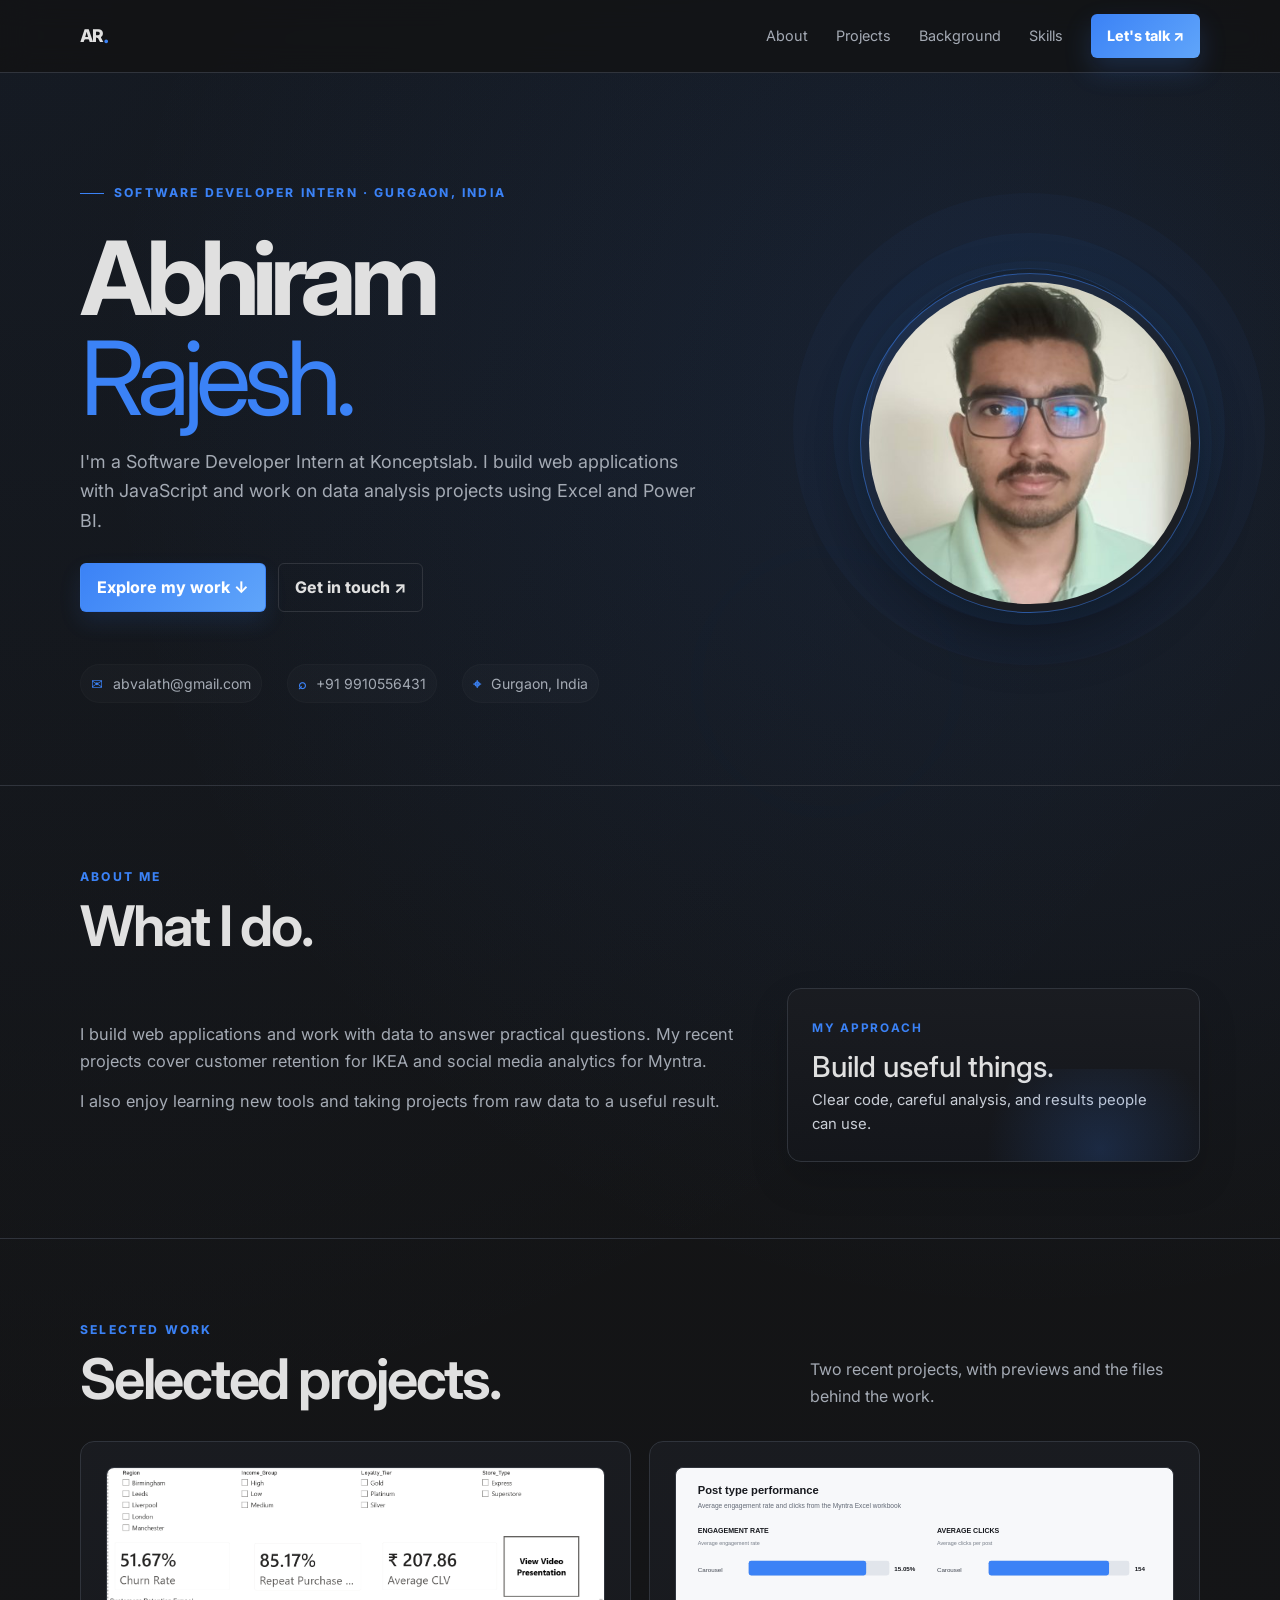
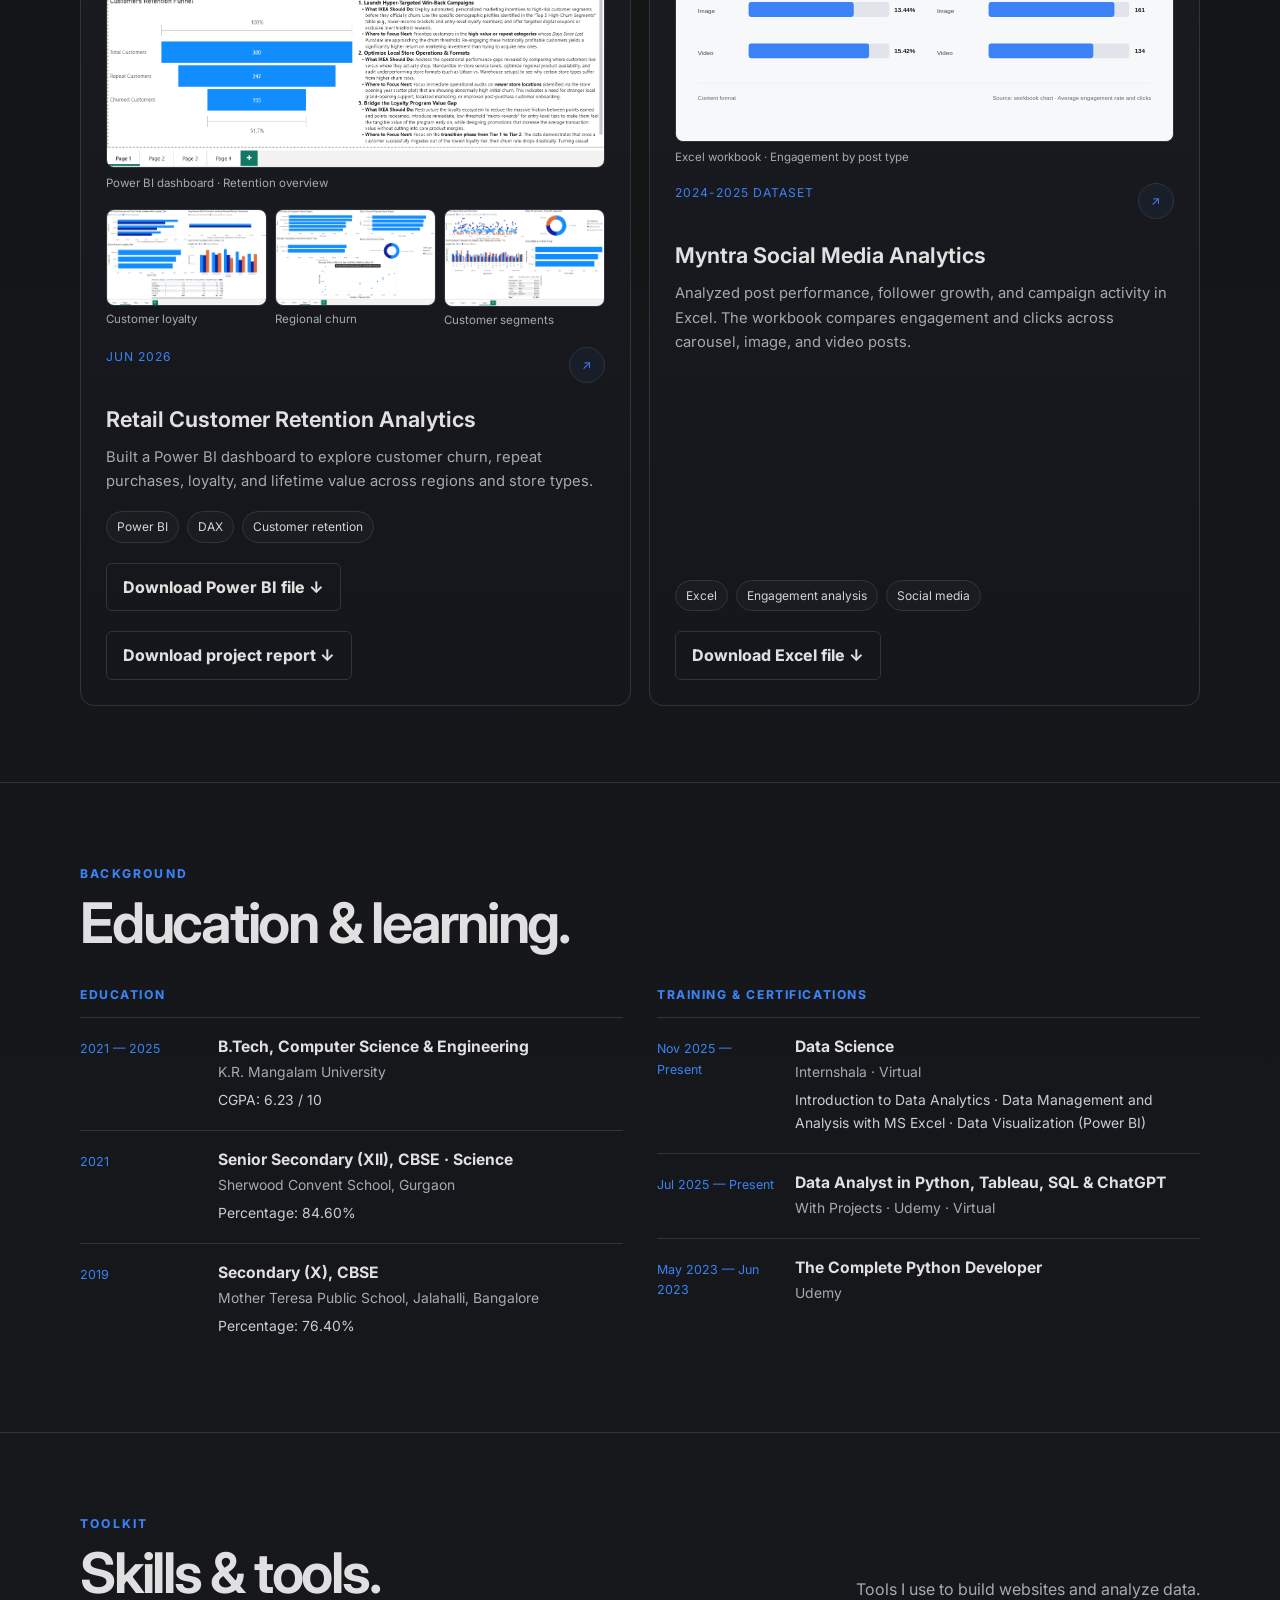
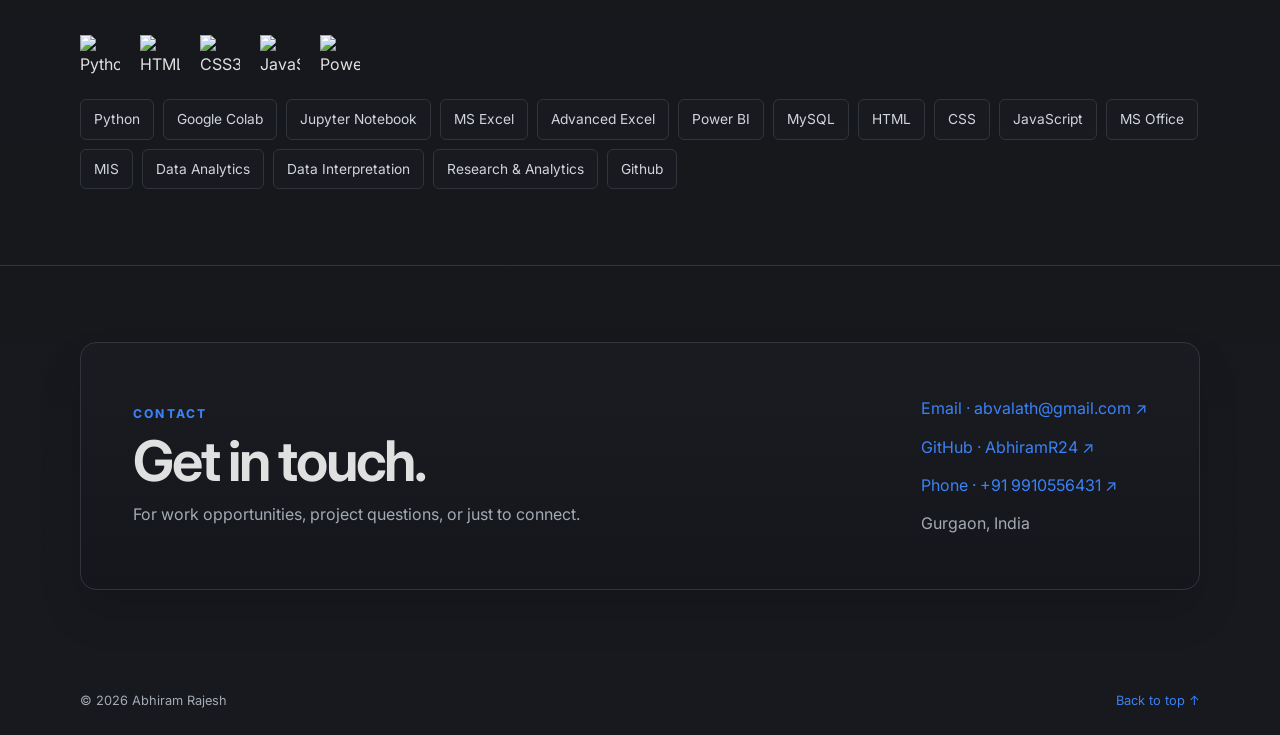
==== commit 016760e3: "Add project pages and update index and style files" ====
--- a/index.html
+++ b/index.html
@@ -130,8 +130,8 @@
                             <span>Jun 2026</span>
                             <a
                                 class="arrow"
-                                href="assets/projects/retail-customer-retention-ikea.pbix"
-                                aria-label="Download IKEA Retail Customer Retention Analytics Power BI project"
+                                href="ikea-retention-project.html"
+                                aria-label="View details for IKEA Retail Customer Retention Analytics"
                             >↗</a>
                         </div>
                         <h3>Retail Customer Retention Analytics</h3>
@@ -168,12 +168,11 @@
                             <figcaption>Excel workbook · Engagement by post type</figcaption>
                         </figure>
                         <div class="cardtop">
-                            <span>2024–2025 dataset</span>
+                            <span>2024-2025 dataset</span>
                             <a
                                 class="arrow"
-                                href="assets/projects/myntra-social-media-analytics.xlsx"
-                                download
-                                aria-label="Download Myntra Social Media Analytics Excel workbook"
+                                href="myntra-analytics-project.html"
+                                aria-label="View details for Myntra Social Media Analytics"
                             >↗</a>
                         </div>
                         <h3>Myntra Social Media Analytics</h3>
@@ -304,7 +303,7 @@
                     <span class="skill">Data Analytics</span>
                     <span class="skill">Data Interpretation</span>
                     <span class="skill">Research & Analytics</span>
-                    <span class="skill">GitHub</span>
+                    <span class="skill">Github</span>
                 </div>
             </div>
         </section>
--- a/style.css
+++ b/style.css
@@ -539,6 +539,113 @@
   margin-top: 20px;
 }
 
+.project-detail {
+  padding-top: 42px;
+  padding-bottom: 88px;
+}
+
+.detail-back {
+  display: inline-block;
+  margin-bottom: 34px;
+  color: var(--muted);
+}
+
+.detail-back:hover {
+  color: var(--accent-soft);
+}
+
+.detail-heading {
+  max-width: 800px;
+}
+
+.detail-title {
+  margin-top: 16px;
+  font-size: clamp(2.8rem, 7vw, 5.5rem);
+}
+
+.detail-heading .intro {
+  margin-bottom: 22px;
+}
+
+.detail-feature {
+  margin: 42px 0;
+}
+
+.detail-feature img {
+  width: 100%;
+  max-height: 680px;
+  object-fit: contain;
+  background: #f7f8fa;
+  border: 1px solid var(--line);
+  border-radius: 12px;
+}
+
+.detail-feature figcaption,
+.detail-gallery figcaption {
+  margin-top: 8px;
+  color: var(--muted);
+  font-size: .78rem;
+}
+
+.detail-grid {
+  display: grid;
+  grid-template-columns: minmax(0, 1fr) minmax(230px, .36fr);
+  align-items: start;
+  gap: 48px;
+}
+
+.detail-section + .detail-section {
+  margin-top: 38px;
+}
+
+.detail-section h2,
+.detail-aside h2 {
+  margin: 0 0 12px;
+  font-size: 1.35rem;
+}
+
+.detail-section p,
+.detail-section li,
+.detail-aside p {
+  color: var(--muted);
+}
+
+.detail-section ul {
+  display: grid;
+  gap: 8px;
+  padding-left: 22px;
+}
+
+.detail-gallery {
+  display: grid;
+  grid-template-columns: repeat(3, minmax(0, 1fr));
+  gap: 12px;
+}
+
+.detail-gallery figure {
+  min-width: 0;
+  margin: 0;
+}
+
+.detail-gallery img {
+  width: 100%;
+  height: auto;
+  border: 1px solid var(--line);
+  border-radius: 8px;
+}
+
+.detail-aside {
+  padding: 24px;
+  border: 1px solid var(--line);
+  border-radius: 12px;
+  background: rgba(26, 28, 33, .72);
+}
+
+.detail-aside .project-download {
+  display: flex;
+  width: 100%;
+}
+
 .tag,
 .skill {
   border: 1px solid var(--line);
@@ -816,6 +923,20 @@
     grid-template-columns: 1fr;
   }
 
+  .project-detail {
+    padding-top: 28px;
+    padding-bottom: 60px;
+  }
+
+  .detail-grid {
+    grid-template-columns: 1fr;
+    gap: 30px;
+  }
+
+  .detail-gallery {
+    grid-template-columns: 1fr;
+  }
+
   .card {
     min-height: 0;
   }
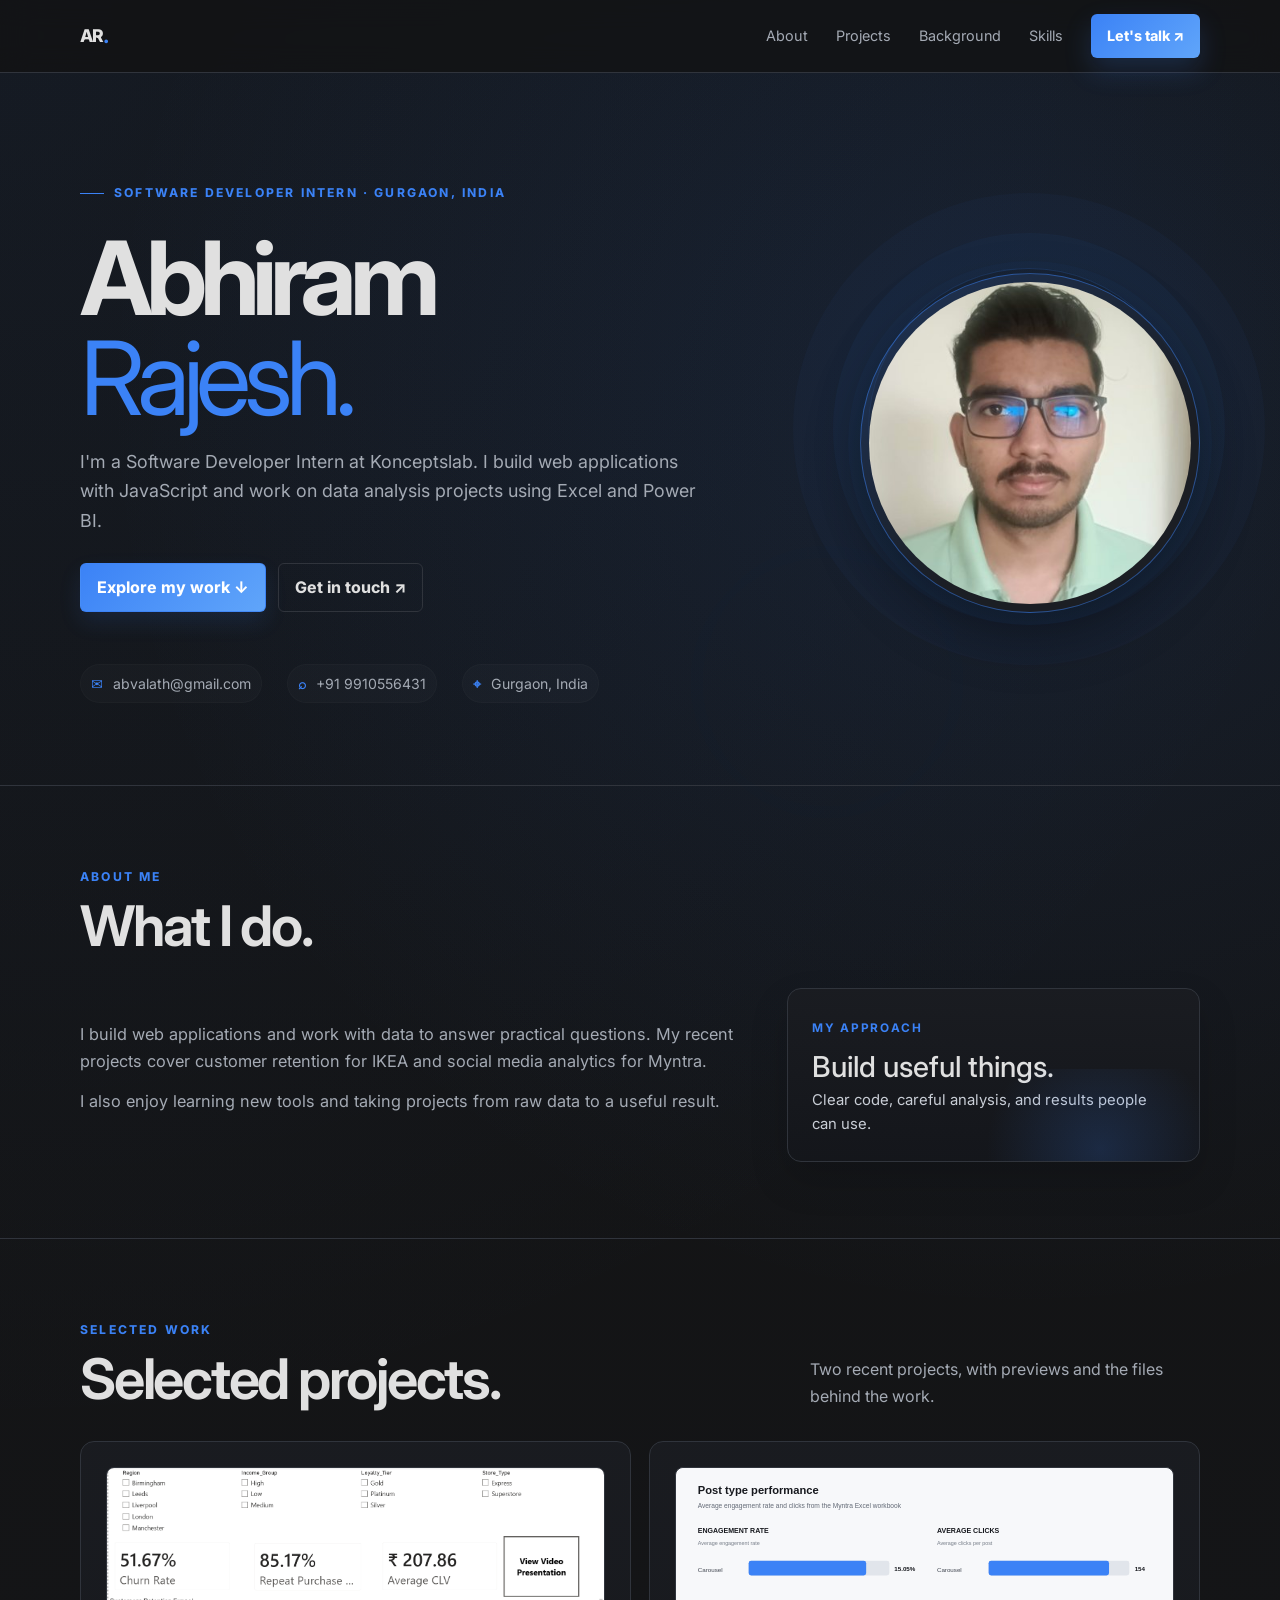
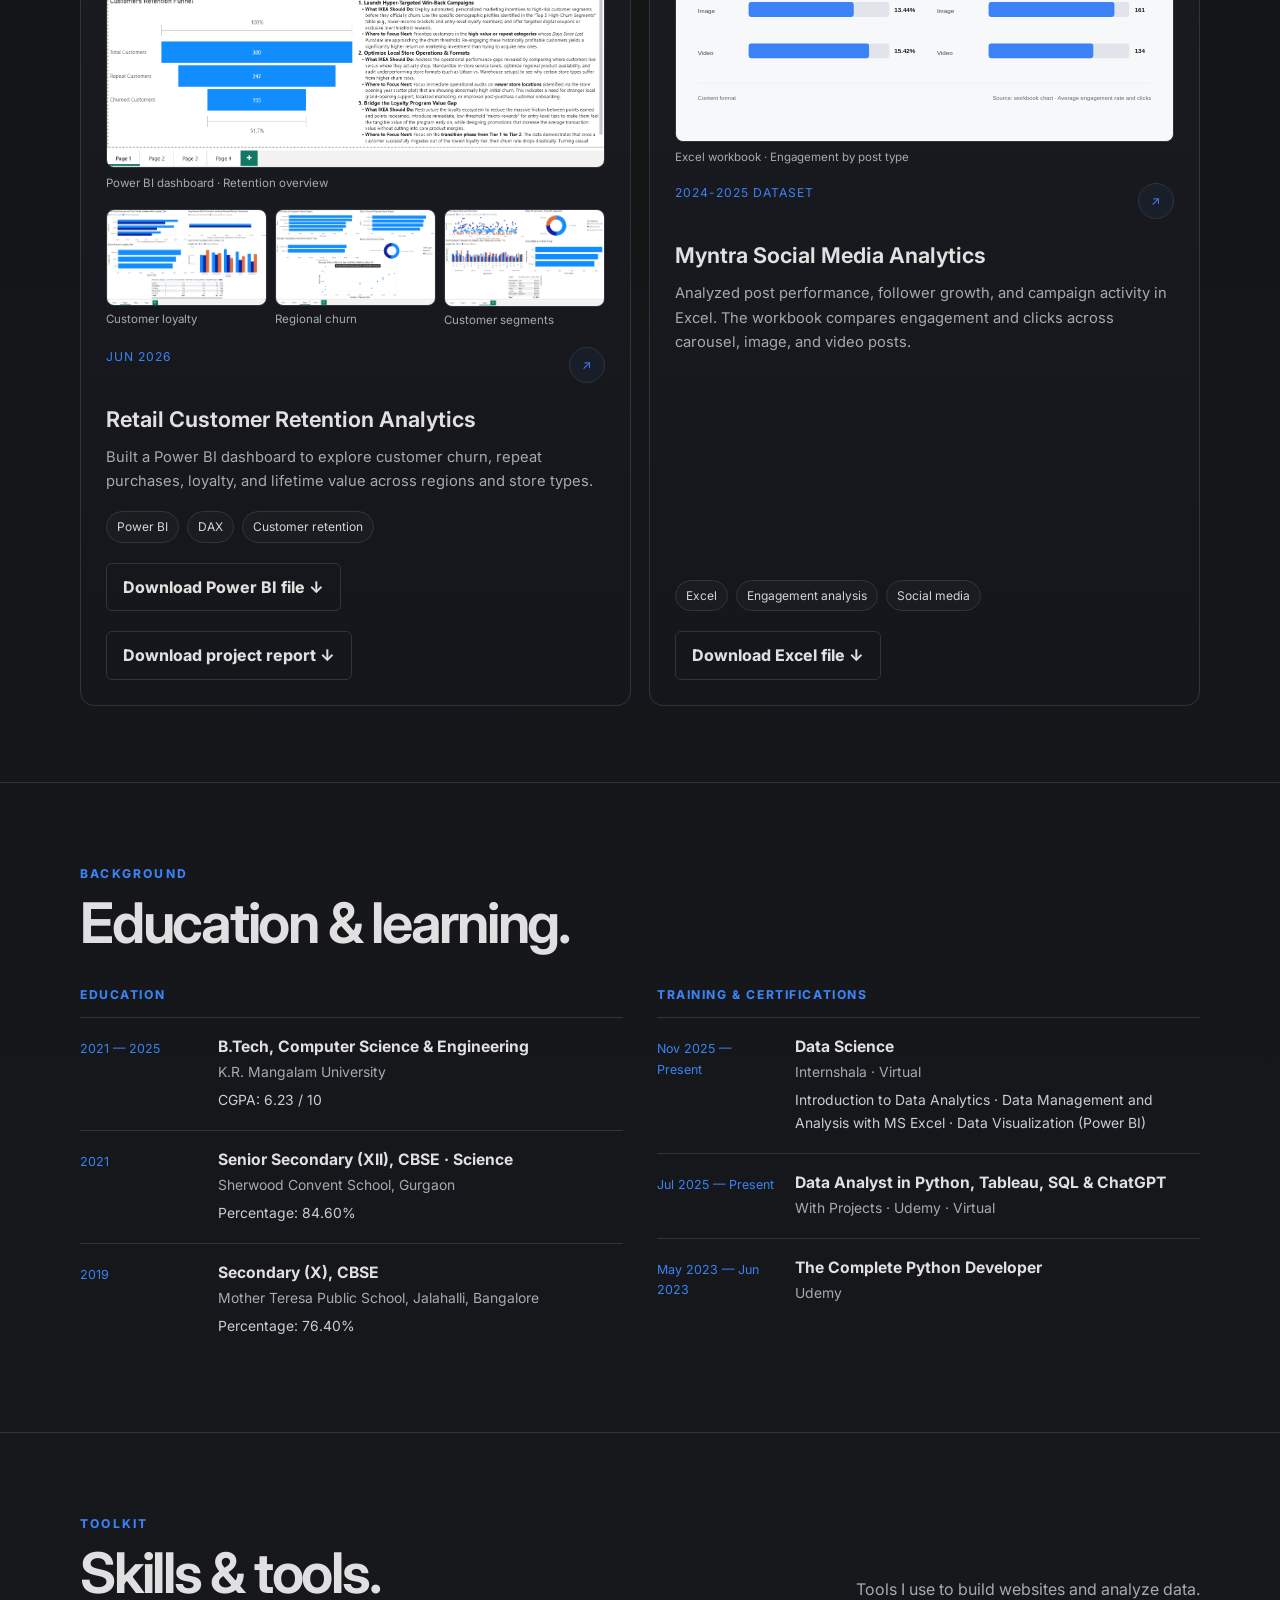
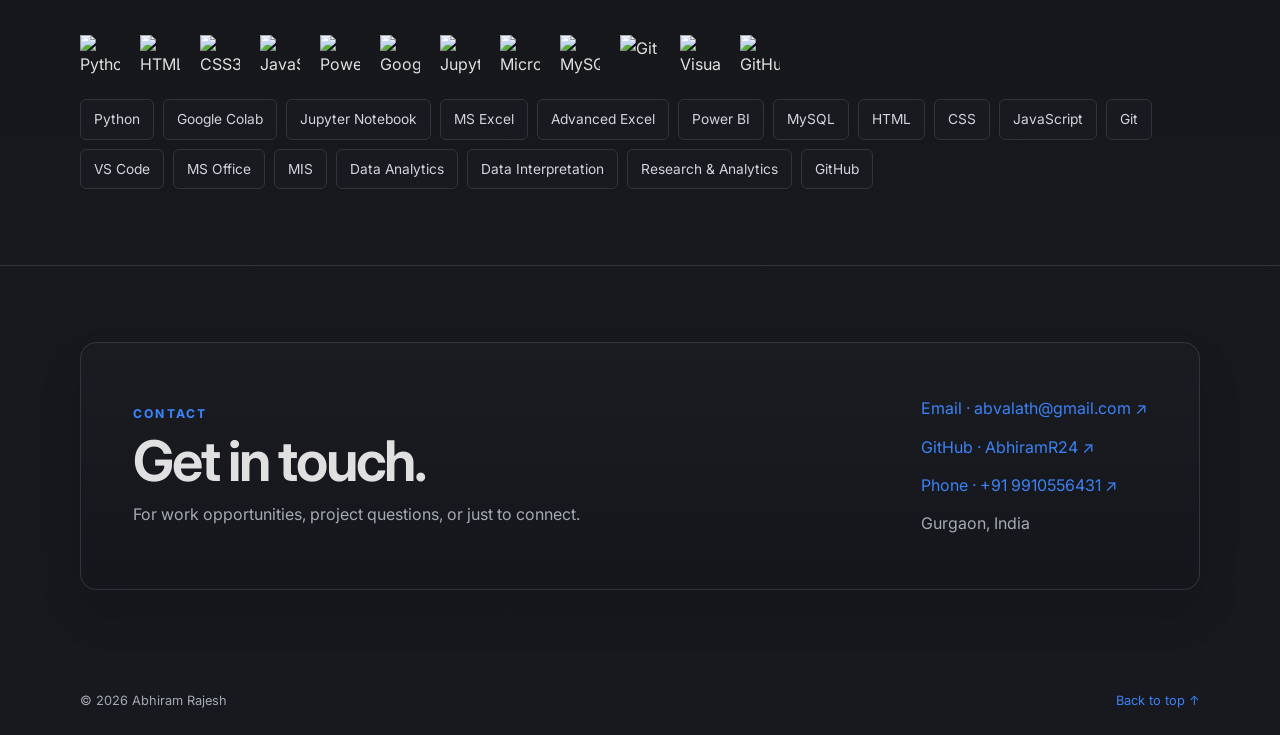
==== commit 224b5f66: "Add AOS animation library and update skills and logo row" ====
--- a/index.html
+++ b/index.html
@@ -11,7 +11,9 @@
     <link rel="preconnect" href="https://fonts.googleapis.com">
     <link rel="preconnect" href="https://fonts.gstatic.com" crossorigin>
     <link href="https://fonts.googleapis.com/css2?family=Inter:wght@400;500;600;700;800&display=swap" rel="stylesheet">
+    <link rel="stylesheet" href="https://unpkg.com/aos@2.3.1/dist/aos.css">
     <link rel="stylesheet" href="style.css">
+    <script src="https://unpkg.com/aos@2.3.1/dist/aos.js" defer></script>
     <script src="script.js" defer></script>
     <title>Abhiram Rajesh | Software Developer</title>
 </head>
@@ -279,12 +281,19 @@
                     <p>Tools I use to build websites and analyze data.</p>
                 </div>
 
-                <div aria-label="Technology logos" style="display: flex; flex-wrap: wrap; align-items: center; gap: 1.25rem; margin-bottom: 1.5rem;">
+                <div class="tool-logos" aria-label="Technology logos">
                     <img src="https://cdn.simpleicons.org/python/3776AB" alt="Python" width="40" height="40" loading="lazy">
                     <img src="https://cdn.simpleicons.org/html5/E34F26" alt="HTML5" width="40" height="40" loading="lazy">
                     <img src="https://cdn.simpleicons.org/css/1572B6" alt="CSS3" width="40" height="40" loading="lazy">
                     <img src="https://cdn.simpleicons.org/javascript/F7DF1E" alt="JavaScript" width="40" height="40" loading="lazy">
                     <img src="https://upload.wikimedia.org/wikipedia/commons/c/cf/New_Power_BI_Logo.svg" alt="Power BI" width="40" height="40" loading="lazy">
+                    <img src="https://cdn.simpleicons.org/googlecolab/F9AB00" alt="Google Colab" width="40" height="40" loading="lazy">
+                    <img src="https://cdn.simpleicons.org/jupyter/F37626" alt="Jupyter Notebook" width="40" height="40" loading="lazy">
+                    <img src="https://commons.wikimedia.org/wiki/Special:FilePath/Microsoft%20Office%20Excel%20(2025%E2%80%93present).svg" alt="Microsoft Excel" width="40" height="40" loading="lazy">
+                    <img src="https://cdn.simpleicons.org/mysql/4479A1" alt="MySQL" width="40" height="40" loading="lazy">
+                    <img src="https://cdn.simpleicons.org/git/F05032" alt="Git" width="40" height="40" loading="lazy">
+                    <img src="https://cdn.jsdelivr.net/gh/devicons/devicon@latest/icons/vscode/vscode-original.svg" alt="Visual Studio Code" width="40" height="40" loading="lazy">
+                    <img src="https://cdn.simpleicons.org/github/E0E0E0" alt="GitHub" width="40" height="40" loading="lazy">
                 </div>
 
                 <div class="skills">
@@ -298,12 +307,14 @@
                     <span class="skill">HTML</span>
                     <span class="skill">CSS</span>
                     <span class="skill">JavaScript</span>
+                    <span class="skill">Git</span>
+                    <span class="skill">VS Code</span>
                     <span class="skill">MS Office</span>
                     <span class="skill">MIS</span>
                     <span class="skill">Data Analytics</span>
                     <span class="skill">Data Interpretation</span>
                     <span class="skill">Research & Analytics</span>
-                    <span class="skill">Github</span>
+                    <span class="skill">GitHub</span>
                 </div>
             </div>
         </section>
--- a/style.css
+++ b/style.css
@@ -297,6 +297,7 @@
   gap: 9px;
   border: 1px solid rgba(59, 130, 246, .65);
   box-shadow: 0 10px 22px rgba(59, 130, 246, .12);
+  transition: transform .3s ease, box-shadow .3s ease, filter .3s ease, border-color .3s ease, color .3s ease;
 }
 
 .btn:hover {
@@ -385,6 +386,20 @@
   margin: 0;
 }
 
+.tool-logos {
+  display: flex;
+  flex-wrap: wrap;
+  align-items: center;
+  gap: 1.25rem;
+  margin-bottom: 1.5rem;
+}
+
+.tool-logos img {
+  width: 40px;
+  height: 40px;
+  object-fit: contain;
+}
+
 .about {
   display: grid;
   grid-template-columns: 1.35fr .85fr;
@@ -488,13 +503,13 @@
   min-height: 300px;
   display: flex;
   flex-direction: column;
-  transition: transform .2s ease, border-color .2s ease, box-shadow .2s ease;
+  transition: transform .3s ease, border-color .3s ease, box-shadow .3s ease;
 }
 
 .card:hover {
   border-color: rgba(59, 130, 246, .55);
-  transform: translateY(-4px);
-  box-shadow: 0 24px 36px rgba(0, 0, 0, .14);
+  transform: translateY(-3px);
+  box-shadow: 0 24px 36px rgba(0, 0, 0, .2);
 }
 
 .cardtop {
@@ -514,6 +529,17 @@
   display: grid;
   place-items: center;
   background: rgba(59, 130, 246, .05);
+  transition: transform .3s ease, border-color .3s ease, background .3s ease;
+}
+
+.card:hover .arrow {
+  transform: translate(2px, -2px);
+  border-color: rgba(59, 130, 246, .55);
+  background: rgba(59, 130, 246, .12);
+}
+
+[data-aos="fade-up"] {
+  transform: translate3d(0, 18px, 0);
 }
 
 .card h3 {
